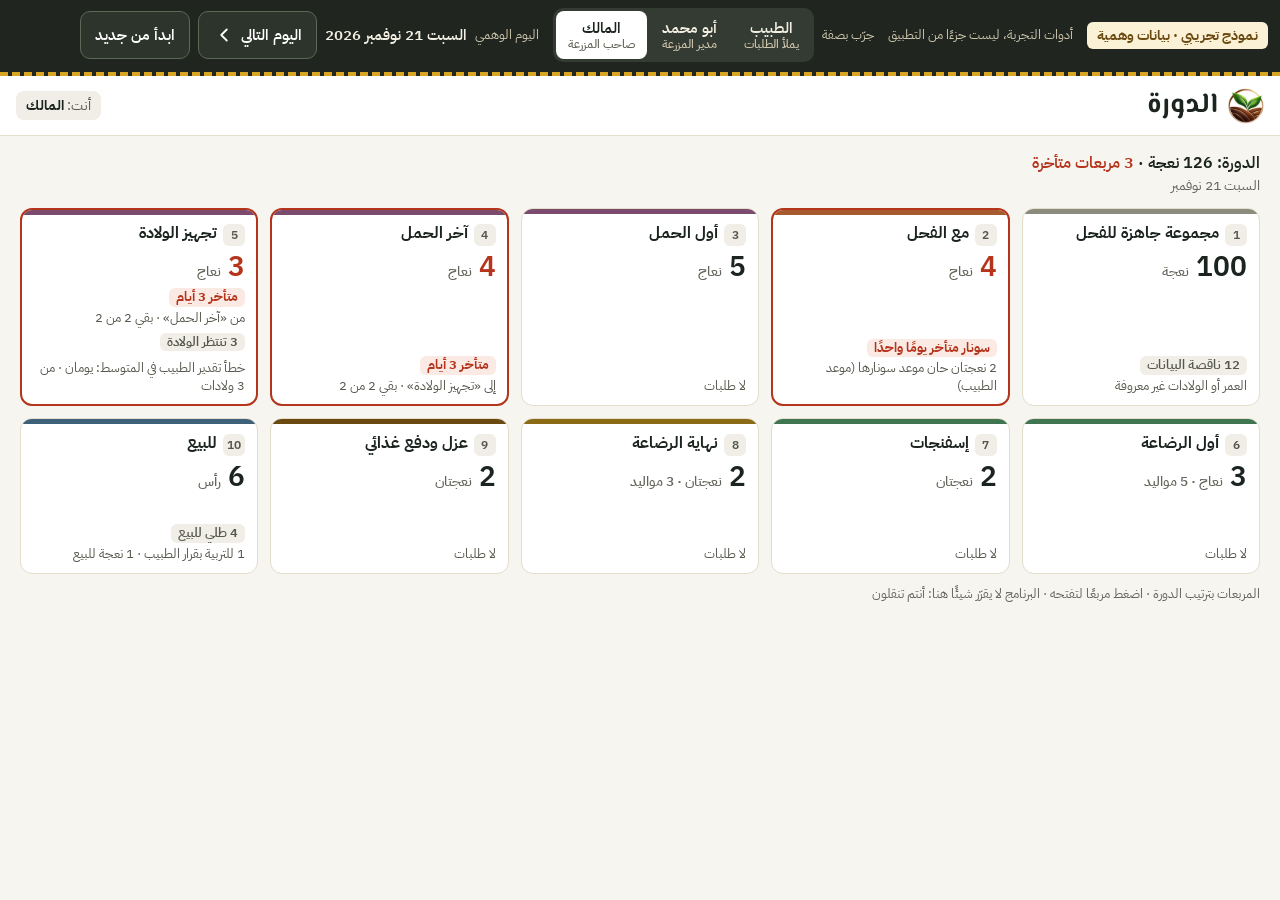
==== app.html @ 107d4689 "Prototype v6 with a phone frame page (fake data only) Co-Authored-By: Claude Fable 5.2 <noreply@anth" ====
<!doctype html>
<html lang="ar" dir="rtl">
<head>
<meta name="robots" content="noindex, nofollow">
<meta charset="utf-8">
<meta name="viewport" content="width=device-width, initial-scale=1, viewport-fit=cover">
<title>نموذج تجريبي · مربعات الدورة · مزرعة MK</title>
<style>
@font-face { font-family: "IBM Plex Sans Arabic"; font-weight: 400; src: url([data-uri]) format("woff2"); unicode-range: U+0600-06FF, U+0750-077F, U+200C-200E, U+2010-2011, U+204F, U+2E41, U+FB50-FDFF, U+FE70-FEFC; }
@font-face { font-family: "IBM Plex Sans Arabic"; font-weight: 500; src: url([data-uri]) format("woff2"); unicode-range: U+0600-06FF, U+0750-077F, U+200C-200E, U+2010-2011, U+204F, U+2E41, U+FB50-FDFF, U+FE70-FEFC; }
@font-face { font-family: "IBM Plex Sans Arabic"; font-weight: 600; src: url([data-uri]) format("woff2"); unicode-range: U+0600-06FF, U+0750-077F, U+200C-200E, U+2010-2011, U+204F, U+2E41, U+FB50-FDFF, U+FE70-FEFC; }
@font-face { font-family: "IBM Plex Sans Arabic"; font-weight: 700; src: url([data-uri]) format("woff2"); unicode-range: U+0600-06FF, U+0750-077F, U+200C-200E, U+2010-2011, U+204F, U+2E41, U+FB50-FDFF, U+FE70-FEFC; }
@font-face { font-family: "IBM Plex Sans Arabic"; font-weight: 400; src: url([data-uri]) format("woff2"); unicode-range: U+0000-00FF, U+2000-206F; }
@font-face { font-family: "IBM Plex Sans Arabic"; font-weight: 500; src: url([data-uri]) format("woff2"); unicode-range: U+0000-00FF, U+2000-206F; }
@font-face { font-family: "IBM Plex Sans Arabic"; font-weight: 600; src: url([data-uri]) format("woff2"); unicode-range: U+0000-00FF, U+2000-206F; }
@font-face { font-family: "IBM Plex Sans Arabic"; font-weight: 700; src: url([data-uri]) format("woff2"); unicode-range: U+0000-00FF, U+2000-206F; }
@font-face { font-family: "El Messiri"; font-weight: 700; src: url([data-uri]) format("woff2"); }
/* MK Farm tokens: kit v2 «خط المزرعة» (docs/flow-2026-11/FLOW.md §5, comps/kit.css). Calm, crisp, dense, warm; light
   only. Paper, white cards on a 1 px line, ink text; brand green only for the primary action, the active nav item and
   "done"; status is the loudest thing on a screen (late red, today amber); phase tints are a 4 px bar or a dot, never a
   fill. Every text colour holds 4.5:1 on white and on paper: quiet comes from size and weight, never a paler grey.
   Type: IBM Plex Sans Arabic for reading, El Messiri for the page title only (--font-title), IBM Plex Sans 600 for
   numbers (upright, tabular, Latin), IBM Plex Mono 600 for ear tags. No italics anywhere.

   The look B names are kept so every screen follows (--cream is now the neutral fill, --copper the quiet icon grey,
   --brown the second ink, --terra-deep the late red). The signed-out gate (login, setup link, first password) keeps
   look B's values exactly: they are pinned on `.gate` at the end of this file. */

@font-face {
  font-family: "IBM Plex Sans";
  font-style: normal;
  font-weight: 500;
  font-display: swap;
  src: url([data-uri]) format("woff2");
  unicode-range: U+0000-00FF, U+0131, U+0152-0153, U+02BB-02BC, U+02C6, U+02DA, U+02DC, U+2000-206F, U+2074, U+20AC, U+2122, U+2191, U+2193, U+2212, U+2215, U+FEFF, U+FFFD;
}
@font-face {
  font-family: "IBM Plex Sans";
  font-style: normal;
  font-weight: 600 700;
  font-display: swap;
  src: url([data-uri]) format("woff2");
  unicode-range: U+0000-00FF, U+0131, U+0152-0153, U+02BB-02BC, U+02C6, U+02DA, U+02DC, U+2000-206F, U+2074, U+20AC, U+2122, U+2191, U+2193, U+2212, U+2215, U+FEFF, U+FFFD;
}
@font-face {
  font-family: "IBM Plex Mono";
  font-style: normal;
  font-weight: 500;
  font-display: swap;
  src: url([data-uri]) format("woff2");
  unicode-range: U+0000-00FF, U+2000-206F, U+2212;
}
@font-face {
  font-family: "IBM Plex Mono";
  font-style: normal;
  font-weight: 600 700;
  font-display: swap;
  src: url([data-uri]) format("woff2");
  unicode-range: U+0000-00FF, U+2000-206F, U+2212;
}

:root {
  color-scheme: light;

  /* ---- kit v2 palette (comps/kit.css) ---- */
  --paper: #f7f5f0;
  --white: #ffffff;
  --line: #e3ddcc; /* the card line */
  --hair: #eeeae0; /* inner dividers, lighter than the card line */
  --line-strong: #cfc6ae; /* field borders, the sheet grip */
  --ink: #1b241e;
  --ink-2: #55584c;
  --muted: #62655a;
  --faint: #6d7062; /* zeros, placeholders: still 4.5:1 */
  --green-deep: #2f5d3a; /* brand: primary action, active nav, done */
  --green-ink: #264c30; /* pressed */

  /* status: the only saturated colour */
  --late-red: #b4341c; /* a step past its due date: the one meaning of red */
  --late-red-bg: #fbe9e4;
  --late-red-line: #f1c9be;
  --late: var(--late-red);
  --late-bg: var(--late-red-bg);
  --late-line: var(--late-red-line);
  --today: #8a5f00;
  --today-bg: #fbf1d6;
  --today-line: #edd9a0;
  --soon: #55584c;
  --soon-bg: #f0eee6;
  --done: #2f5d3a;
  --done-bg: #e6efe5;

  /* phase tints: a 4 px bar or a dot, never a fill */
  --ph-mating: #a65a2e;
  --ph-preg: #7a4b6d;
  --ph-nurse: #3f7651;
  --ph-wean: #8a6a14;
  --ph-sale: #3f6079;

  /* ear tag */
  --tag-bg: #f3efe3;
  --tag-line: #d9d0b8;

  /* ---- look B names, now in the v2 palette ---- */
  --sheet: var(--white);
  --cream: #f0eee6; /* the neutral fill (was the cream band) */
  --cream-2: var(--hair);
  --green: #3f7651;
  --leaf: #3f7651;
  --brown: var(--ink-2); /* look B's brown text is the second ink now */
  --soil: var(--ink-2);
  --copper: #8a8c7e; /* chevrons and quiet icons only (non-text, 3:1) */
  --copper-lt: var(--line);
  --copper-deep: #6b4a12; /* the «opened account» band only */
  --terra: var(--late);
  --terra-deep: var(--late);
  --terra-tint: var(--late-bg);

  /* ---- semantic tokens (every screen reads these) ---- */
  --canvas: var(--paper);
  --card: var(--white);
  --card-press: #faf8f3;
  --fill: var(--soon-bg);
  --fill-strong: var(--hair);
  --sage: var(--soon-bg);
  --hairline: var(--hair);
  --ink-3: var(--muted);
  --accent: var(--green-deep);
  --accent-strong: var(--green-deep);
  --accent-text: var(--green-deep);
  --tint: var(--done-bg);
  --tint-press: #d9e6d7;
  --on-accent: #ffffff;
  --success: var(--done);
  --success-tint: var(--done-bg);
  --warning: var(--today);
  --warning-tint: var(--today-bg);
  --danger: var(--late);
  --danger-tint: var(--late-bg);
  --amber: var(--today);
  --bar: rgb(255 255 255 / 0.96);
  --scrim: rgb(27 36 30 / 0.36);
  --toast: var(--ink);
  --on-toast: #ffffff;
  --shadow-1: 0 0 0 1px var(--line), 0 1px 2px rgb(27 36 30 / 0.04);
  --shadow-2: 0 0 0 1px var(--line), 0 6px 16px -8px rgb(27 36 30 / 0.16);
  --shadow-3: 0 -12px 40px rgb(27 36 30 / 0.1), 0 0 0 1px var(--line);
  --shadow-card: 0 1px 2px rgb(27 36 30 / 0.04);
  --shadow-panel: 12px 0 40px rgb(27 36 30 / 0.1); /* a side panel at the end edge (left in RTL) */
  --blur: none;
  --bw: 1px; /* card, row and chip lines */
  --bw-field: 1px; /* field borders */
  --btn-shade: 0 0 0 transparent; /* look B's pressed edge under filled buttons: gone */
  --focus-ring: 0 0 0 3px rgb(47 93 58 / 0.16);
  /* fields and buttons (each falls back to look B on the gate, where these are reset) */
  --input-h: 48px;
  --input-pad: 12px;
  --input-r: var(--r-input);
  --input-fs: var(--text-md);
  --field-label: var(--text-sm);
  --field-label-w: 600;
  --btn-weight: 600;
  --btn-pad: var(--s4);

  /* the desktop sidebar: white, a 36 px emblem with the farm's name, the active item green */
  --sidebar-bg: var(--white);
  --sidebar-line: var(--line);
  --sidebar-ink: var(--ink);
  --sidebar-ink-2: var(--ink-2);
  --sidebar-icon: var(--ink-2);
  --sidebar-hover: #f4f2ec;
  --sidebar-press: #eeebe2;
  --sidebar-active-bg: var(--green-deep);
  --sidebar-active-ink: #ffffff;
  --sidebar-mark-bg: var(--white);
  --sidebar-mark-ink: var(--green-deep);

  --font: "IBM Plex Sans Arabic", "Segoe UI", system-ui, sans-serif;
  --font-title: "El Messiri", "IBM Plex Sans Arabic", serif; /* the page title only */
  --font-display: var(--font); /* look B's display face for card and section titles: body type now */
  --font-num: "IBM Plex Sans", "IBM Plex Sans Arabic", system-ui, sans-serif;
  --font-mono: "IBM Plex Mono", ui-monospace, "Cascadia Mono", monospace;
  --title-ink: var(--ink); /* titles are ink; look B had them green */

  /* phone: body 17, secondary 15, labels 13 */
  --text-xs: 0.8125rem; /* 13 labels */
  --text-sm: 0.9375rem; /* 15 secondary */
  --text-md: 1.0625rem; /* 17 body */
  --text-lg: 1.125rem; /* 18 row titles */
  --text-xl: 1.25rem; /* 20 card titles */
  --text-title: 1.375rem; /* 22 the first tab's head */
  --text-title-sm: 1.5rem; /* 24 an inner page's title */
  --text-tag: 1.0625rem; /* ear tags in rows */
  --text-big: 2rem; /* a station's or a tile's count */

  --s1: 4px;
  --s2: 8px;
  --s3: 12px;
  --s4: 16px;
  --s5: 20px;
  --s6: 24px;
  --s8: 32px;
  --gutter: 16px;
  --target: 48px;
  --target-lg: 56px;
  --target-xl: 60px;
  --row: 60px;

  --r-chip: 6px;
  --r-input: 8px;
  --r-btn: 10px;
  --r-card: 12px;
  --radius-card: 12px;
  --radius-sm: 8px;
  --radius: 10px;
  --radius-lg: 12px;
  --radius-sheet: 16px;
  --pill: 8px; /* look B's pills are square-cornered chips now */
  --round: 999px; /* the few truly round things: the account chip, discs */

  --dur-micro: 120ms;
  --dur-small: 200ms;
  --dur-medium: 300ms;
  --ease-enter: cubic-bezier(0.2, 0, 0, 1);
  --ease-exit: cubic-bezier(0.3, 0, 1, 1);

  --tabbar-h: 76px;
  --topbar-h: 56px;
  --safe-top: env(safe-area-inset-top, 0px);
  --safe-bottom: env(safe-area-inset-bottom, 0px);
  --content-max: 640px;
}

/* desk: body 16, secondary 14, labels 13 (nothing under 13 on any desk width) */
@media (min-width: 1024px) {
  :root {
    --text-xs: 0.8125rem; /* 13 */
    --text-sm: 0.875rem; /* 14 */
    --text-md: 1rem; /* 16 */
    --text-lg: 1rem; /* 16 */
    --text-xl: 1.125rem; /* 18 */
    --text-title: 1.75rem; /* 28 */
    --text-title-sm: 1.75rem; /* 28 */
    --text-tag: 0.875rem; /* 14 */
    --text-big: 2.25rem; /* 36 */
    --target: 40px;
    --target-lg: 44px;
    --target-xl: 48px;
    --row: 46px;
  }
}
/* a wide desk (the owner's 4K screen is 2270 px at dpr 1.5): one step larger */
@media (min-width: 1900px) {
  :root {
    --text-xs: 0.875rem; /* 14 */
    --text-sm: 0.9375rem; /* 15 */
    --text-md: 1.0625rem; /* 17 */
    --text-lg: 1.0625rem; /* 17 */
    --text-xl: 1.1875rem; /* 19 */
    --text-title: 1.875rem; /* 30 */
    --text-title-sm: 1.875rem; /* 30 */
    --text-tag: 0.9375rem; /* 15 */
    --text-big: 2.5rem; /* 40 */
    --row: 50px;
  }
}

/* ---- the signed-out gate keeps look B to the pixel (login, setup link, first password; ui/Gate.jsx) ---- */
.gate {
  --paper: #f7f5f0;
  --sheet: #fffdf8;
  --cream: #efeada;
  --cream-2: #e6dec6;
  --line: #ded5bd;
  --line-strong: #cdbf9f;
  --green-deep: #2f5d3a;
  --green-ink: #24492d;
  --green: #3f7651;
  --leaf: #5e9b4a;
  --brown: #7f4f33;
  --soil: #8a5636;
  --copper: #b9783f;
  --copper-lt: #ddaa74;
  --copper-deep: #97592a;
  --terra: #eb7444;
  --terra-deep: #b4461c;
  --terra-tint: #fbe6da;
  --canvas: var(--paper);
  --card: var(--sheet);
  --card-press: #f4efe2;
  --fill: var(--cream);
  --fill-strong: var(--cream-2);
  --sage: var(--cream);
  --hairline: var(--line);
  --ink: #1d2a20;
  --ink-2: #4b4b3b;
  --ink-3: #6e6a58;
  --accent: var(--green);
  --accent-strong: var(--green-deep);
  --accent-text: var(--green-deep);
  --tint: #e6ecdc;
  --tint-press: #d9e3cd;
  --success: var(--green-deep);
  --success-tint: #e6ecdc;
  --warning: #8a5208;
  --warning-tint: #f6ead2;
  --danger: var(--terra-deep);
  --danger-tint: var(--terra-tint);
  --amber: var(--copper);
  --bar: rgb(239 234 218 / 0.94);
  --scrim: rgb(29 42 32 / 0.42);
  --toast: var(--green-ink);
  --shadow-1: 0 0 0 1.5px var(--line), 0 1px 0 rgb(127 79 51 / 0.1), 0 6px 18px -10px rgb(60 40 20 / 0.28);
  --shadow-2: 0 0 0 1px rgb(127 79 51 / 0.12), 0 8px 22px -8px rgb(60 40 20 / 0.3);
  --shadow-3: 0 0 0 1px rgb(127 79 51 / 0.12), 0 -10px 30px -12px rgb(40 25 10 / 0.4), 0 18px 48px rgb(40 25 10 / 0.24);
  --shadow-card: 0 1px 0 rgb(127 79 51 / 0.1), 0 6px 18px -10px rgb(60 40 20 / 0.28);
  --bw: 1.5px;
  --bw-field: 2px;
  --btn-shade: inset 0 -3px 0 rgb(0 0 0 / 0.18);
  --focus-ring: 0 0 0 4px rgb(63 118 81 / 0.18);
  --input-h: initial;
  --input-pad: initial;
  --input-r: initial;
  --input-fs: initial;
  --field-label: initial;
  --field-label-w: initial;
  --btn-weight: 700;
  --btn-pad: var(--s5);
  --font-display: "El Messiri", "IBM Plex Sans Arabic", serif;
  --font-title: var(--font-display);
  --title-ink: var(--green-deep);
  --text-xs: 0.875rem;
  --text-sm: 1rem;
  --text-md: 1.0625rem;
  --text-lg: 1.1875rem;
  --text-xl: 1.375rem;
  --text-title: 2.75rem;
  --text-title-sm: 1.875rem;
  --text-tag: 1.5rem;
  --target: 48px;
  --target-lg: 56px;
  --target-xl: 64px;
  --radius-sm: 10px;
  --radius: 16px;
  --radius-lg: 22px;
  --radius-sheet: 26px;
  --pill: 999px;
  --tabbar-h: 84px;
  --topbar-h: 64px;
  color: var(--ink);
  font-family: var(--font);
  font-size: var(--text-md);
  line-height: 1.6;
}
@media (min-width: 1024px) {
  .gate {
    --text-xs: 0.9375rem;
    --text-sm: 1.0625rem;
    --text-md: 1.1875rem;
    --text-lg: 1.3125rem;
    --text-xl: 1.625rem;
    --text-title: 3.25rem;
    --text-title-sm: 2.5rem;
  }
}

*{box-sizing:border-box}
html{-webkit-text-size-adjust:100%;text-size-adjust:100%}
body{margin:0;background:var(--paper);color:var(--ink);font-family:var(--font);font-size:var(--text-md);line-height:1.5;direction:rtl;overflow-x:hidden}
body.locked{overflow:hidden}
button{font:inherit;color:inherit;cursor:pointer;-webkit-tap-highlight-color:transparent}
button:disabled{cursor:not-allowed}
input{font:inherit;color:inherit}
.num{font-family:var(--font-num);font-weight:600;font-variant-numeric:tabular-nums}
.ic{width:22px;height:22px;stroke:currentColor;fill:none;stroke-width:2;stroke-linecap:round;stroke-linejoin:round;flex:none}

/* ---- prototype tools: NOT the app ---- */
.tools{background:#20261f;color:#f3efe3;padding:8px 12px 10px;display:flex;flex-wrap:wrap;gap:8px 14px;align-items:center;border-bottom:4px dashed #d9a520}
.tools .mark{background:#fbf1d6;color:#6b4a12;font-weight:700;border-radius:6px;padding:3px 10px;font-size:14px;white-space:nowrap}
.tools .note{font-size:13px;color:#cfc6ae}
.tools .grp{display:flex;align-items:center;gap:8px;flex-wrap:wrap}
.tools .lbl{font-size:13px;color:#cfc6ae}
.rolesw{display:flex;background:#333b32;border-radius:10px;padding:3px;gap:3px}
.rolesw button{min-height:48px;padding:4px 12px;border:0;border-radius:8px;background:transparent;color:#f3efe3;font-weight:600;line-height:1.2;font-size:15px}
.rolesw button small{display:block;font-size:12px;font-weight:500;color:#cfc6ae}
.rolesw button.on{background:#fff;color:var(--ink)}
.rolesw button.on small{color:var(--muted)}
.tbtn{min-height:48px;padding:0 14px;border-radius:10px;border:1px solid #5d6857;background:#2c342b;color:#fff;font-weight:600;font-size:15px;display:inline-flex;align-items:center;gap:6px}
.tbtn.warn{border-color:#d9a520;color:#fbf1d6}
.fake-day{font-weight:600;font-size:15px;white-space:nowrap}

/* ---- the app ---- */
.app{max-width:1800px;margin:0 auto}
.topbar{display:flex;align-items:center;gap:10px;padding:8px 16px;background:var(--white);border-bottom:1px solid var(--line);min-height:60px}
.topbar img{width:36px;height:36px;flex:none}
.topbar h1{font-family:var(--font-title);font-weight:700;font-size:var(--text-title);margin:0;flex:1;line-height:1.2}
.me{font-size:var(--text-sm);color:var(--ink-2);background:var(--fill);border-radius:8px;padding:4px 10px;white-space:nowrap}
.me b{color:var(--ink)}
.layout{display:grid;grid-template-columns:minmax(0,1fr);gap:16px;padding:0 0 40px}
@media (max-width:1023px){.layout.has-open .board{display:none}}
@media (min-width:1024px){
  .layout{padding:0 20px 40px}
  .layout.has-open{grid-template-columns:minmax(0,1fr) minmax(0,660px)}
}
.board-head{padding:14px 16px 4px}
.board-head p{margin:0;font-size:var(--text-lg);font-weight:600}
.board-head .day{font-size:var(--text-sm);color:var(--muted)}
.red{color:var(--late)}
.grid{display:grid;grid-template-columns:repeat(2,minmax(0,1fr));gap:10px;padding:8px 16px}
@media (min-width:700px){.grid{grid-template-columns:repeat(3,minmax(0,1fr))}}
@media (min-width:1024px){
  .board-head,.grid{padding-inline:0}
  .grid{grid-template-columns:repeat(5,minmax(0,1fr));gap:12px}
  .has-open .grid{grid-template-columns:repeat(2,minmax(0,1fr))}
}
@media (min-width:1280px){.has-open .grid{grid-template-columns:repeat(3,minmax(0,1fr))}}
.flowhint{font-size:var(--text-xs);color:var(--muted);padding:2px 16px}
@media (min-width:1024px){.flowhint{padding-inline:0}}

/* a box tile on the board */
.bx{display:flex;flex-direction:column;align-items:stretch;text-align:start;background:var(--white);border:1px solid var(--line);border-radius:var(--r-card);padding:12px 12px 10px;min-height:156px;position:relative;overflow:hidden;width:100%;min-width:0}
.bx::before{content:"";position:absolute;top:0;inset-inline:0;height:5px;background:var(--ph)}
.bx:hover{background:var(--card-press)}
.bx .bn{display:flex;align-items:flex-start;gap:6px;font-size:var(--text-md);font-weight:700;line-height:1.3;margin-top:2px}
.step-n{width:22px;height:22px;border-radius:6px;background:var(--fill);font-family:var(--font-num);font-size:12px;font-weight:600;color:var(--ink-2);display:grid;place-items:center;flex:none;margin-top:1px}
.bx .cnt{font-family:var(--font-num);font-weight:600;font-size:1.75rem;line-height:1.15;margin-top:4px}
.bx .cnt small{font-family:var(--font);font-size:var(--text-sm);font-weight:500;color:var(--muted)}
.bx .needs{margin-top:auto;padding-top:6px;display:grid;gap:6px}
.nl{font-size:13px;color:var(--ink-2);line-height:1.35}
.nl .chip{font-size:12.5px;padding:1px 7px;margin-bottom:2px}
.bx.late{border:2px solid var(--late);padding:11px 11px 9px}
.bx.late .cnt{color:var(--late)}
.bx.sel{box-shadow:0 0 0 3px var(--green-deep)}
.bx.quiet .cnt{color:var(--faint)}

.chip{display:inline-flex;align-items:center;gap:4px;padding:2px 9px;border-radius:var(--r-chip);font-size:var(--text-sm);font-weight:600;white-space:nowrap}
.chip.late{background:var(--late-bg);color:var(--late);font-weight:700}
.chip.today{background:var(--today-bg);color:var(--today)}
.chip.soon{background:var(--soon-bg);color:var(--ink-2)}
.chip.done{background:var(--done-bg);color:var(--done)}

/* the open box */
.panel{background:var(--canvas);min-width:0;padding-bottom:24px}
@media (min-width:1024px){
  .panel{background:var(--paper);border:1px solid var(--line);border-radius:14px;position:sticky;top:12px;max-height:calc(100vh - 24px);overflow:auto;margin-top:14px}
}
.phead{display:flex;align-items:center;gap:10px;padding:8px 12px;background:var(--white);border-bottom:1px solid var(--line);position:relative}
.phead::before{content:"";position:absolute;bottom:-1px;inset-inline:0;height:3px;background:var(--ph)}
.phead h2{font-family:var(--font-title);margin:0;font-size:1.375rem;flex:1;line-height:1.25;min-width:0}
.back{min-height:48px;padding:0 12px;border:1px solid var(--line);border-radius:10px;background:#fff;display:inline-flex;align-items:center;gap:6px;font-weight:600;font-size:var(--text-sm);flex:none}
.boxhead{background:var(--white);border-bottom:1px solid var(--line);padding:12px 16px}
.boxhead .big{display:flex;align-items:baseline;gap:8px;flex-wrap:wrap}
.boxhead .big .num{font-size:2rem}
.boxhead .sub{font-size:var(--text-sm);color:var(--ink-2);margin-top:4px}
.sec{font-size:var(--text-sm);font-weight:700;color:var(--ink-2);margin:18px 16px 8px;display:flex;justify-content:space-between;gap:8px;align-items:baseline;flex-wrap:wrap}
.sec small{font-weight:500;color:var(--muted)}
.acts{display:grid;gap:8px;padding:12px 16px 0}
.why{font-size:13px;color:var(--ink-2);margin:2px 2px 0;display:flex;gap:6px;align-items:center}
.why .ic{width:16px;height:16px;color:var(--muted)}

.btn{min-height:52px;border-radius:var(--r-btn);border:0;display:flex;align-items:center;justify-content:center;gap:8px;font-weight:700;font-size:1.0625rem;padding:6px 16px;width:100%;text-align:center;line-height:1.3}
.btn.primary{background:var(--green-deep);color:#fff}
.btn.primary:active{background:var(--green-ink)}
.btn.outline{background:#fff;border:1.5px solid var(--green-deep);color:var(--green-deep)}
.btn:disabled{background:var(--fill);color:var(--faint);border:1px dashed var(--line-strong)}
.btn.small{min-height:48px;font-size:var(--text-sm);padding:4px 10px}

/* animal tiles */
.ewes{display:grid;grid-template-columns:repeat(auto-fill,minmax(104px,1fr));gap:8px;padding:0 12px}
.ewe{background:var(--white);border:1px solid var(--line);border-radius:10px;padding:8px;min-height:96px;position:relative;text-align:start;display:flex;flex-direction:column;align-items:stretch;gap:3px;min-width:0;width:100%}
.ewe.tap{cursor:pointer}
.ewe.tap:hover{background:var(--card-press)}
.tag{font-family:var(--font-mono);font-weight:600;font-size:1rem;background:var(--tag-bg);border:1px solid var(--tag-line);border-radius:6px;padding:1px 8px;direction:ltr;unicode-bidi:isolate;display:inline-block;align-self:flex-start;white-space:nowrap}
.ewe .l{font-size:13px;color:var(--ink-2);line-height:1.4}
.ewe .l b{color:var(--ink);font-family:var(--font-num);font-weight:600}
.unk{color:var(--today);font-weight:600}
.ewe.unknown{border:1.5px dashed var(--today-line);background:#fffcf3}
.ewe.on{border:2px solid var(--green-deep);background:#f6f9f4;padding:7px}
.ewe .tick{position:absolute;top:8px;inset-inline-end:8px;width:24px;height:24px;border-radius:6px;border:1.5px solid var(--line-strong);background:#fff;display:grid;place-items:center}
.ewe.on .tick{background:var(--green-deep);border-color:var(--green-deep)}
.ewe .tick .ic{width:15px;height:15px;stroke:#fff;stroke-width:3}
.ewe.done{opacity:.55}
.ewe .chip{font-size:12px;padding:0 6px;align-self:flex-start;white-space:normal}
.ewe .btn{margin-top:auto}
.lambs-note{font-size:12.5px;color:var(--ph-nurse);font-weight:600}

/* order cards */
.order{margin:8px 12px;background:var(--white);border:1px solid var(--line);border-radius:var(--r-card);padding:12px 14px;border-inline-start:5px solid var(--line-strong)}
.order.late{border-inline-start-color:var(--late)}
.order.today{border-inline-start-color:var(--today)}
.order .ot{font-size:var(--text-md);font-weight:700;display:flex;justify-content:space-between;align-items:flex-start;gap:8px;flex-wrap:wrap}
.order .om{font-size:var(--text-sm);color:var(--ink-2);margin-top:4px}
.order .om b{color:var(--ink)}
.order .prog{font-size:var(--text-md);font-weight:700;margin-top:6px}
.order .prog.red{color:var(--late)}
.order .ewes{padding:10px 0 0}
.order .row2{display:grid;grid-template-columns:1fr 1fr;gap:8px;margin-top:10px}
.order .btn{margin-top:10px}

.empty{margin:16px;border:1.5px dashed var(--line-strong);border-radius:var(--r-card);padding:20px 16px;text-align:center;color:var(--ink-2)}
.empty p{margin:0 0 4px;font-size:var(--text-lg);font-weight:600;color:var(--ink)}
.avg{margin:10px 12px 0;background:#fff;border:1px solid var(--line);border-radius:10px;padding:10px 14px;font-size:var(--text-sm);color:var(--ink-2)}
.avg b{color:var(--ink)}

/* sheets (dialogs) */
.ov{position:fixed;inset:0;background:var(--scrim);z-index:40;display:flex;align-items:flex-end;justify-content:center}
.dlg{background:var(--canvas);width:100%;max-width:720px;height:calc(100% - 8px);border-radius:16px 16px 0 0;display:flex;flex-direction:column;overflow:hidden;box-shadow:var(--shadow-3)}
@media (min-width:1024px){.ov{align-items:center;padding:24px}.dlg{height:auto;max-height:100%;border-radius:16px}}
.dhead{flex:none;display:flex;align-items:center;gap:8px;padding:10px 14px;background:#fff;border-bottom:1px solid var(--line)}
.dhead h2{margin:0;font-size:1.3rem;flex:1;font-weight:700;line-height:1.3;min-width:0}
.dbody{flex:1;overflow:auto;padding:4px 14px 20px;min-height:0;-webkit-overflow-scrolling:touch}
.dfoot{flex:none;background:#efece4;border-top:1px solid var(--line);padding:10px 14px calc(12px + env(safe-area-inset-bottom,0px))}
.dfoot .line{text-align:center;font-size:var(--text-sm);color:var(--ink-2);font-weight:600;margin-bottom:8px}
.dfoot .line.miss{color:var(--today)}
.banner{margin:12px 0 4px;border-radius:10px;padding:10px 12px;font-size:var(--text-sm);display:flex;gap:8px;align-items:flex-start;line-height:1.45}
.banner.doc{background:var(--done-bg);color:var(--done)}
.banner.wait{background:var(--today-bg);color:var(--today);font-weight:600}
.banner .ic{margin-top:1px}
.step{display:flex;align-items:center;gap:8px;font-size:var(--text-lg);font-weight:700;margin:18px 0 8px;flex-wrap:wrap}
.step .n{width:26px;height:26px;border-radius:6px;background:var(--fill);display:grid;place-items:center;font-family:var(--font-num);font-size:14px;color:var(--ink-2);flex:none}
.step .aside{margin-inline-start:auto;font-size:var(--text-sm);font-weight:500;color:var(--muted)}
.hint{font-size:13px;color:var(--muted);margin-top:4px}
.fld{display:grid;gap:4px;min-width:0}
.fld > span{font-size:var(--text-sm);font-weight:600;color:var(--ink-2)}
.fields{display:grid;grid-template-columns:1fr 1fr;gap:10px}
@media (max-width:359px){.fields{grid-template-columns:1fr}}
.in{min-height:48px;border:1px solid var(--line-strong);border-radius:8px;padding:6px 10px;background:#fff;width:100%;min-width:0;font-size:16px;font-family:var(--font)}
.in[type=date]{font-family:var(--font-num);-webkit-appearance:none;appearance:none;text-align:start}
.in:focus{outline:2px solid var(--green-deep);outline-offset:0}
.dhint{font-size:13px;color:var(--ink-2);font-weight:600;min-height:18px}
.in:disabled{background:var(--fill);color:var(--muted);border-style:dashed}
.in.miss{border-color:var(--today-line);background:#fffcf3}
/* the entry card */
[data-t="sheet-appview"]{max-width:1180px}
[data-t="sheet-appview"] .dbody{padding-block-end:8px}
.card-modes{display:grid;grid-template-columns:repeat(2,minmax(0,1fr));gap:6px;margin-block:8px}
.card-mode{min-height:58px;background:var(--white);border:1px solid var(--line-strong);border-radius:10px;padding:8px;text-align:start;font-weight:700;font-size:14px;line-height:1.35}
.card-mode.on{border:2px solid var(--green-deep);padding:7px;background:var(--done-bg)}
.card-mode small{display:block;color:var(--ink-2);font-size:11px;font-weight:500;margin-block-start:3px}
.card-form{display:grid;gap:8px;align-items:start}
.card-grid{display:grid;grid-template-columns:repeat(5,minmax(0,1fr));grid-auto-rows:49px;gap:5px;max-block-size:215px;overflow-y:auto;scrollbar-gutter:stable;padding:2px}
.card-ewe{min-width:0;border:1px solid var(--line);border-radius:9px;background:var(--white);padding:1px 2px;display:flex;flex-direction:column;align-items:center;justify-content:center;gap:1px;text-align:center;line-height:1.1;position:relative}
.card-ewe .tag{align-self:center;font-size:18px;line-height:1.1;padding:0 2px;max-width:100%;background:transparent;border:0}
.card-ewe .card-data{font-size:11px;line-height:1.2;white-space:nowrap;color:var(--ink-2)}
.card-ewe .card-status{position:absolute;inset-block-start:2px;inset-inline-end:2px;display:flex}
.card-ewe .card-status .ic{height:13px;width:13px;stroke-width:3}
.card-ewe.on{background:var(--green-deep);border-color:var(--green-deep)}
.card-ewe.on .tag,.card-ewe.on .card-data,.card-ewe.on .card-status{color:var(--white)}
.card-ewe:disabled,.card-mode:disabled{cursor:default;color:inherit}
.card-ewe.other{background:var(--fill);color:var(--muted)}
.card-ewe.other .tag{color:inherit}
.card-way{border-radius:4px;background:var(--canvas);font-size:10px;padding-inline:4px}
.card-form button:enabled:active,.card-mode:enabled:active{filter:brightness(.93)}
.card-form button:focus-visible,.card-mode:focus-visible{outline:2px solid var(--green-deep);outline-offset:1px}
.card-buckets{display:grid;gap:8px;min-width:0}
.card-bucket{min-width:0;background:var(--white);border:1px solid var(--line);border-radius:var(--r-card);padding:7px 10px}
.card-bucket h3{margin:0;font-size:14px}
.card-empty{margin:4px 0;color:var(--muted);font-size:12px}
.card-chips{display:flex;flex-wrap:wrap;gap:4px;margin-block:5px}
.card-chip,.card-remove{min-width:44px;min-height:44px;border-radius:8px;display:inline-flex;align-items:center;justify-content:center;gap:3px}
.card-chip{border:1px solid var(--line);background:var(--done-bg);color:var(--green-deep);font-family:var(--font-num);font-weight:700;padding-inline:5px}
.card-remove{border:0;background:transparent;color:var(--ink-2)}
.card-chip .ic,.card-remove .ic{width:14px;height:14px}
.card-bucket .fld>span{font-size:11px}
.card-bucket .in{min-height:44px;padding-inline:4px;font-size:13px}
.card-date-row{padding-block:6px;border-block-start:1px solid var(--line);display:grid;grid-template-columns:auto repeat(2,minmax(0,1fr)) 44px;gap:4px;align-items:end}
.card-date-row .tag{align-self:center}
.card-foot .line{font-size:13px}
.card-foot .card-message{line-height:1.4;min-block-size:1.4em}
.card-message:empty{display:none}
.card-steps{display:flex;gap:8px;font-size:12px;color:var(--ink-2);padding-block:6px;border-block-end:1px solid var(--line)}
.card-steps .current{color:var(--green-deep);font-weight:700}
.card-summary-title{font-size:16px;font-weight:700;margin-block:16px 10px}
.card-summary{width:100%;border-collapse:collapse;table-layout:fixed;font-size:12px;background:var(--white)}
.card-summary th,.card-summary td{text-align:start;padding:9px 4px;border-block-end:1px solid var(--line);vertical-align:middle;overflow-wrap:anywhere}
.card-summary th{color:var(--ink-2);font-weight:600;font-size:11px}
.card-summary thead th:first-child{width:12%}.card-summary thead th:nth-child(2){width:18%}.card-summary thead th:nth-child(3){width:15%}
.card-summary .card-section th{background:var(--fill);padding-inline:8px}
.card-edit{display:block;min-width:44px;min-height:44px;margin-inline:auto;padding:0;background:transparent;border:0;text-decoration:underline;color:var(--green-deep);font-size:14px}
.card-edit:focus-visible{outline:2px solid var(--green-deep)}.card-edit:active{opacity:.7}
@media (min-width:700px){.card-form{grid-template-columns:minmax(0,6fr) minmax(0,5fr)}.card-grid{grid-template-columns:repeat(auto-fill,minmax(76px,1fr));grid-auto-rows:60px;max-block-size:324px}.card-ewe .tag{font-size:20px}.card-ewe .card-data,.card-bucket .fld>span{font-size:12px}.card-bucket .in{font-size:16px}.card-summary{font-size:15px}.card-summary th{font-size:13px}}
@media (min-width:1024px){.card-message:empty{display:block}}
textarea.in{min-height:84px;resize:vertical;font-family:var(--font-mono);direction:ltr;text-align:right;line-height:1.6}
.choices{display:flex;gap:8px;flex-wrap:wrap}
.ch{flex:1 1 0;min-width:64px;min-height:48px;border:1px solid var(--line-strong);border-radius:var(--r-btn);background:#fff;display:flex;align-items:center;justify-content:center;font-weight:600;font-size:var(--text-sm);padding:4px 8px;text-align:center;line-height:1.25}
.ch.on{border:2px solid var(--ink);background:#fff}
.ch.on.g{border-color:var(--green-deep);color:var(--green-deep);background:var(--done-bg)}
.ch:disabled{background:var(--fill);color:var(--faint);border-style:dashed}
.rows{background:#fff;border:1px solid var(--line);border-radius:var(--r-card);overflow:hidden}
.rw{padding:10px 12px;border-bottom:1px solid var(--hair)}
.rw:last-child{border-bottom:0}
.rw .top{display:flex;align-items:center;gap:8px;flex-wrap:wrap;margin-bottom:8px;font-size:var(--text-sm);color:var(--ink-2)}
.rw .top .grow{flex:1}
.pair{display:grid;grid-template-columns:1fr auto;gap:6px;align-items:center}
.unkb{min-height:48px;padding:0 10px;border:1px dashed var(--today-line);border-radius:8px;background:#fffcf3;color:var(--today);font-weight:600;font-size:13px;white-space:nowrap}
.unkb.on{border:2px solid var(--today);background:var(--today-bg)}
.x{min-height:48px;min-width:48px;border:1px solid var(--line);border-radius:8px;background:#fff;color:var(--ink-2)}
.corr{margin:14px 0;background:#fff;border:2px solid var(--ph-preg);border-radius:var(--r-card);padding:14px}
.corr h3{margin:0 0 8px;font-size:var(--text-lg)}
.corr .cr{display:flex;justify-content:space-between;gap:10px;padding:6px 0;border-bottom:1px solid var(--hair);font-size:var(--text-sm);color:var(--ink-2);flex-wrap:wrap}
.corr .cr b{color:var(--ink)}
.corr .big{font-size:1.5rem;font-weight:700;margin-top:10px;color:var(--ph-preg)}
.corr .big .num{font-size:2rem}
.births-up{margin-top:8px;font-size:var(--text-md);font-weight:600}
.births-up .chip{direction:ltr;unicode-bidi:isolate}
.ro{background:#fff;border:1px solid var(--line);border-radius:10px;padding:2px 12px}
.ro .cr{display:flex;justify-content:space-between;gap:10px;padding:8px 0;border-bottom:1px solid var(--hair);font-size:var(--text-sm);flex-wrap:wrap}
.ro .cr:last-child{border-bottom:0}
.ro .cr span{color:var(--ink-2)}
</style>
</head>
<body>
<div id="tools" class="tools"></div>
<div id="app" class="app"></div>
<div id="modal"></div>
<script>
(function () {
  'use strict';
  var KEY = 'mkfarm-boxes-prototype-v6';
  var START = '2026-11-21';
  var EMBLEM = '[data-uri]';

  // Box names and order: the v2 mockup (names only; no rule, no number from the program).
  var BOXES = [
    { id: 1, name: 'مجموعة جاهزة للفحل', ph: '#8a8c7e' },
    { id: 2, name: 'مع الفحل', ph: 'var(--ph-mating)' },
    { id: 3, name: 'أول الحمل', ph: 'var(--ph-preg)' },
    { id: 4, name: 'آخر الحمل', ph: 'var(--ph-preg)' },
    { id: 5, name: 'تجهيز الولادة', ph: 'var(--ph-preg)' },
    { id: 6, name: 'أول الرضاعة', ph: 'var(--ph-nurse)' },
    { id: 7, name: 'إسفنجات', ph: 'var(--ph-nurse)' },
    { id: 8, name: 'نهاية الرضاعة', ph: 'var(--ph-wean)' },
    { id: 9, name: 'عزل ودفع غذائي', ph: '#6b4a12' },
    { id: 10, name: 'للبيع', ph: 'var(--ph-sale)' }
  ];
  var NURSING = [5, 6, 7, 8]; // lambs stay with their mother in these boxes
  var ROLE = { doctor: 'الطبيب', manager: 'أبو محمد', owner: 'المالك' };
  var WHY = {
    fill: 'يملؤها الطبيب',
    sonar: 'السونار يسجّله الطبيب وحده',
    dest: 'التحويل بين البيع والتربية قرار الطبيب وحده'
  };
  var CAN = {
    park: function () { return true; },
    fill: function () { return S.role === 'doctor'; },
    register: function () { return true; },
    order: function () { return true; },
    sonar: function () { return S.role === 'doctor'; },
    birth: function () { return true; },
    edit: function () { return true; },
    dest: function () { return S.role === 'doctor'; }
  };

  // ---------- small helpers ----------
  var WD = ['الأحد', 'الاثنين', 'الثلاثاء', 'الأربعاء', 'الخميس', 'الجمعة', 'السبت'];
  var MO = ['يناير', 'فبراير', 'مارس', 'أبريل', 'مايو', 'يونيو', 'يوليو', 'أغسطس', 'سبتمبر', 'أكتوبر', 'نوفمبر', 'ديسمبر'];
  function dn(s) { var p = s.split('-'); return Date.UTC(+p[0], +p[1] - 1, +p[2]) / 864e5; }
  function ds(n) { return new Date(n * 864e5).toISOString().slice(0, 10); }
  function add(s, k) { return ds(dn(s) + k); }
  function diff(a, b) { return dn(a) - dn(b); }
  function isDate(s) { return typeof s === 'string' && /^\d{4}-\d{2}-\d{2}$/.test(s); }
  function fmt(s, day) {
    if (!isDate(s)) return '—';
    var t = new Date(dn(s) * 864e5), y = t.getUTCFullYear();
    return (day ? WD[t.getUTCDay()] + ' ' : '') + t.getUTCDate() + ' ' + MO[t.getUTCMonth()] + (y !== +S.today.slice(0, 4) ? ' ' + y : '');
  }
  function days(n) { return n === 1 ? 'يوم' : n === 2 ? 'يومان' : n <= 10 ? n + ' أيام' : n + ' يومًا'; }
  function daysAcc(n) { return n === 1 ? 'يومًا واحدًا' : n === 2 ? 'يومين' : n <= 10 ? n + ' أيام' : n + ' يومًا'; }
  function lateW(n) { return 'متأخر ' + daysAcc(n); }
  function ewesW(n) { return n === 1 ? 'نعجة' : n === 2 ? 'نعجتان' : (n >= 3 && n <= 10) ? 'نعاج' : 'نعجة'; }
  function ageW(x) {
    if (x == null) return null;
    var m = { 0.5: 'نصف سنة', 1: 'سنة', 1.5: 'سنة ونصف', 2: 'سنتان', 2.5: 'سنتان ونصف' };
    if (m[x]) return m[x];
    if (Number.isInteger(x) && x >= 3 && x <= 10) return x + ' سنوات';
    return x + ' سنة';
  }
  function westDigits(s) { return String(s == null ? '' : s).replace(/[٠-٩]/g, function (c) { return '٠١٢٣٤٥٦٧٨٩'.indexOf(c); }).replace(/[۰-۹]/g, function (c) { return '۰۱۲۳۴۵۶۷۸۹'.indexOf(c); }).replace('٫', '.').trim(); }
  function num(s) { s = westDigits(s); if (s === '') return null; var v = Number(s); return isFinite(v) ? v : NaN; }
  function esc(s) { return String(s == null ? '' : s).replace(/[&<>"']/g, function (c) { return { '&': '&amp;', '<': '&lt;', '>': '&gt;', '"': '&quot;', "'": '&#39;' }[c]; }); }
  function bx(id) { return BOXES[id - 1]; }
  function A(id) { for (var i = 0; i < S.animals.length; i++) if (S.animals[i].id === id) return S.animals[i]; return null; }
  function O(id) { for (var i = 0; i < S.orders.length; i++) if (S.orders[i].id === id) return S.orders[i]; return null; }
  function nid(p) { S.seq += 1; return p + S.seq; }
  function ewesIn(b) { return S.animals.filter(function (a) { return a.kind === 'ewe' && a.box === b; }); }
  function lambsOf(a) { return S.animals.filter(function (l) { return l.kind === 'lamb' && l.mother === a.id && l.box == null; }); }
  var tagOrder = new Intl.Collator('ar', { numeric: true });
  function byTag(x, y) { return tagOrder.compare(x.tag, y.tag); }
  function birthsW(a) { return a.births == null ? null : a.births; }
  var I = {
    back: '<svg class="ic" viewBox="0 0 24 24"><path d="M5 12h14M13 6l6 6-6 6"/></svg>',
    plus: '<svg class="ic" viewBox="0 0 24 24"><path d="M12 5v14M5 12h14"/></svg>',
    check: '<svg class="ic" viewBox="0 0 24 24"><path d="M5 12l5 5 9-10"/></svg>',
    lock: '<svg class="ic" viewBox="0 0 24 24"><rect x="5" y="11" width="14" height="10" rx="2"/><path d="M8 11V8a4 4 0 0 1 8 0v3"/></svg>',
    close: '<svg class="ic" viewBox="0 0 24 24"><path d="M6 6l12 12M18 6L6 18"/></svg>',
    next: '<svg class="ic" viewBox="0 0 24 24"><path d="M15 6l-6 6 6 6"/></svg>',
    doc: '<svg class="ic" viewBox="0 0 24 24"><path d="M6 3h9l4 4v14H6z"/><path d="M9 12h7M9 16h7"/></svg>'
  };

  // ---------- the starting fake data (sample tags only; never a figure of the real farm) ----------
  function fresh() {
    var T = START, n = 0, animals = [], orders = [];
    function ewe(tag, box, age, births, x) {
      var a = { id: 'a' + (++n), tag: tag, kind: 'ewe', box: box, age: age, births: births, plus: 0, since: add(T, -9) };
      for (var k in (x || {})) a[k] = x[k];
      animals.push(a); return a;
    }
    function lamb(m, i, sex, box, x) {
      var l = { id: 'a' + (++n), tag: m.tag + '-' + i, kind: 'lamb', mother: m.id, motherTag: m.tag, sex: sex, born: m.lastBirth, box: box == null ? null : box, dest: null };
      for (var k in (x || {})) l[k] = x[k];
      animals.push(l); return l;
    }
    for (var tag = 1; tag <= 100; tag++) {
      var age = 2 + tag % 5, births = age - 1 - Math.floor(tag / 5) % 2;
      if (tag % 8 === 0) {
        if (tag % 24 !== 8) age = null;
        if (tag % 24 !== 16) births = null;
      }
      ewe(String(tag), 1, age, births);
    }
    ewe('101', 2, 3, 2, { entry: add(T, -4), sonarDate: add(T, 40), since: add(T, -4) });
    ewe('102', 2, null, 1, { entry: add(T, -4), sonarDate: add(T, 40), since: add(T, -4) });
    ewe('103', 2, 4, 3, { entry: add(T, -38), sonarDate: add(T, -1), since: add(T, -38) });
    ewe('104', 2, 2, 0, { entry: add(T, -38), sonarDate: add(T, -1), since: add(T, -38) });
    ['105', '106', '107', '108', '109'].forEach(function (t, i) {
      ewe(t, 3, [3, 2, null, 5, 3][i], [2, 1, null, 4, 2][i], { sonar: 'pregnant', expected: add(T, 96 + i * 3), since: add(T, -20) });
    });
    var p4 = ['110', '111', '112', '113'].map(function (t, i) {
      return ewe(t, 4, [3, 4, 2, null][i], [1, 3, 1, 2][i], { sonar: 'pregnant', expected: add(T, 28 + i * 2), since: add(T, -30) });
    });
    ewe('114', 5, 4, 2, { sonar: 'pregnant', expected: add(T, -2), since: add(T, -12) });
    ewe('115', 5, 3, null, { sonar: 'pregnant', expected: add(T, 2), since: add(T, -12) });
    ewe('116', 5, null, 1, { sonar: 'pregnant', expected: add(T, 6), since: add(T, -12) });
    [['117', 3, 2, ['ذكر', 'أنثى']], ['118', 4, 3, ['أنثى']], ['119', null, 2, ['لا أعرف', 'ذكر']]].forEach(function (r) {
      var m = ewe(r[0], 6, r[1], r[2], { lastBirth: add(T, -14), since: add(T, -12) });
      r[3].forEach(function (s, i) { lamb(m, i + 1, s); });
    });
    ewe('120', 7, 3, 2); ewe('121', 7, 2, 1);
    [['122', 5, 4, ['ذكر', 'ذكر']], ['123', 3, 1, ['أنثى']]].forEach(function (r) {
      var m = ewe(r[0], 8, r[1], r[2], { lastBirth: add(T, -70), since: add(T, -20) });
      r[3].forEach(function (s, i) { lamb(m, i + 1, s); });
    });
    ewe('124', 9, 6, null); ewe('125', 9, null, 2);
    ewe('126', 10, 8, 6);
    [['127', ['ذكر', 'ذكر']], ['128', ['أنثى']], ['129', ['ذكر', 'أنثى']]].forEach(function (r) {
      var m = { id: 'gone-' + r[0], tag: r[0], lastBirth: add(T, -95) };
      r[1].forEach(function (s, i) {
        var breed = r[0] === '129' && i === 1;
        lamb(m, i + 1, s, 10, { dest: breed ? 'breed' : 'sale', destBy: breed ? 'doctor' : null, weaned: add(T, -5) });
      });
    });
    orders.push({
      id: 'o2', type: 'move', from: 4, to: 5, status: 'open', writtenOn: add(T, -5), writtenBy: 'doctor', days: 2, date: add(T, -4),
      items: [p4[0], p4[1]].map(function (a) { return { a: a.id, done: false, doneOn: null }; })
    });
    return {
      v: 2, today: T, role: 'owner', open: null, seq: 500, animals: animals, orders: orders,
      corrections: [
        { tag: '122', expected: add(T, -73), real: add(T, -70) },
        { tag: '123', expected: add(T, -68), real: add(T, -70) },
        { tag: '117', expected: add(T, -15), real: add(T, -14) }
      ]
    };
  }

  // ---------- state: memory + localStorage when the browser allows it ----------
  var S;
  var ui = { modal: null, tick: {}, resetAsk: false };
  function save() { try { window.localStorage.setItem(KEY, JSON.stringify(S)); } catch (e) { /* file:// in Safari may refuse: memory only */ } }
  function load() {
    try { var t = window.localStorage.getItem(KEY); if (t) { var s = JSON.parse(t); if (s && s.v === 2 && s.animals) return s; } } catch (e) { /* ignore */ }
    return fresh();
  }

  // ---------- reading the state ----------
  function orderState(o) {
    var due = add(o.writtenOn, o.days), d = diff(S.today, due);
    if (o.status === 'closed') return { c: 'done', chip: 'اكتملت', late: 0, due: due };
    if (d > 0) return { c: 'late', chip: lateW(d), late: d, due: due };
    if (d === 0) return { c: 'today', chip: 'آخر يوم اليوم', late: 0, due: due };
    return { c: 'soon', chip: 'حتى ' + fmt(due), late: 0, due: due };
  }
  function activeOrders(b) { return S.orders.filter(function (o) { return o.status !== 'closed' && (o.from === b || o.to === b); }); }
  function pendingItem(i) { return !i.done && !i.withdrawn; }
  function inActiveMove(aid) {
    return S.orders.some(function (o) { return o.type === 'move' && o.status !== 'closed' && o.items.some(function (i) { return i.a === aid && pendingItem(i); }); });
  }
  function avgErr() {
    var c = S.corrections; if (!c.length) return null;
    var sum = 0; c.forEach(function (r) { sum += Math.abs(diff(r.real, r.expected)); });
    return { v: Math.round(sum / c.length * 10) / 10, n: c.length };
  }
  function avgLine() {
    var a = avgErr(); if (!a) return 'لا ولادات مسجّلة بعد لمقارنة تقدير الطبيب';
    return 'خطأ تقدير الطبيب في المتوسط: <b>' + (Number.isInteger(a.v) ? days(a.v) : '<span class="num">' + a.v + '</span> يوم') + '</b> · من <b class="num">' + a.n + '</b> ولادات';
  }
  function needs(b) {
    var L = [];
    activeOrders(b).forEach(function (o) {
      var out = o.from === b, rem = o.items.filter(pendingItem).length, tot = o.items.length;
      var st = orderState(o);
      var where = out ? 'إلى «' + bx(o.to).name + '»' : 'من «' + bx(o.from).name + '»';
      L.push({ c: st.c, chip: st.chip, t: where, r: 'بقي ' + rem + ' من ' + tot, late: st.late });
    });
    var es = ewesIn(b);
    if (b === 1) {
      var u = es.filter(function (a) { return a.age == null || a.births == null; }).length;
      if (u) L.push({ c: 'soon', chip: u + ' ناقصة البيانات', t: 'العمر أو الولادات غير معروفة', late: 0 });
    }
    if (b === 2) {
      var due = es.filter(function (a) { return a.sonar !== 'pregnant' && isDate(a.sonarDate) && diff(S.today, a.sonarDate) >= 0; });
      if (due.length) {
        var mx = 0; due.forEach(function (a) { mx = Math.max(mx, diff(S.today, a.sonarDate)); });
        L.push({ c: mx > 0 ? 'late' : 'today', chip: mx > 0 ? 'سونار ' + lateW(mx) : 'سونار اليوم', t: due.length + ' ' + ewesW(due.length) + ' حان موعد سونارها (موعد الطبيب)', late: mx });
      }
      var pr = es.filter(function (a) { return a.sonar === 'pregnant' && !inActiveMove(a.id); }).length;
      if (pr) L.push({ c: 'soon', chip: pr + ' حامل', t: 'تنتظر طلب نقل', late: 0 });
    }
    if (b === 5) {
      var wait = es.filter(function (a) { return !a.bornHere; }).length;
      if (wait) L.push({ c: 'soon', chip: wait + ' تنتظر الولادة', t: '', late: 0 });
      L.push({ c: '', chip: '', t: avgLine().replace(/<[^>]+>/g, ''), late: 0 });
    }
    if (b === 10) {
      var ls = S.animals.filter(function (a) { return a.kind === 'lamb' && a.box === 10; });
      var sale = ls.filter(function (a) { return a.dest !== 'breed'; }).length;
      L.push({ c: 'soon', chip: sale + ' طلي للبيع', t: (ls.length - sale) + ' للتربية بقرار الطبيب' + (es.length ? ' · ' + es.length + ' ' + ewesW(es.length) + ' للبيع' : ''), late: 0 });
    }
    L.sort(function (x, y) { var r = { late: 0, today: 1, soon: 2, '': 3 }; return (r[x.c] - r[y.c]) || (y.late - x.late); });
    return L;
  }

  // ---------- render: tools bar (prototype only) ----------
  function renderTools() {
    var r = S.role;
    function rb(k, label, sub) { return '<button data-act="role" data-r="' + k + '" data-t="role-' + k + '" class="' + (r === k ? 'on' : '') + '">' + label + (sub ? '<small>' + sub + '</small>' : '') + '</button>'; }
    document.getElementById('tools').innerHTML =
      '<span class="mark">نموذج تجريبي · بيانات وهمية</span>' +
      '<span class="note">أدوات التجربة، ليست جزءًا من التطبيق</span>' +
      '<div class="grp"><span class="lbl">جرّب بصفة</span><div class="rolesw">' + rb('doctor', 'الطبيب', 'يملأ الطلبات') + rb('manager', 'أبو محمد', 'مدير المزرعة') + rb('owner', 'المالك', 'صاحب المزرعة') + '</div></div>' +
      '<div class="grp"><span class="lbl">اليوم الوهمي</span><span class="fake-day" data-t="today">' + fmt(S.today, true) + ' ' + S.today.slice(0, 4) + '</span>' +
      '<button class="tbtn" data-act="next" data-t="next">اليوم التالي ' + I.next + '</button>' +
      '<button class="tbtn ' + (ui.resetAsk ? 'warn' : '') + '" data-act="reset" data-t="reset">' + (ui.resetAsk ? 'متأكد؟ اضغط مرة أخرى' : 'ابدأ من جديد') + '</button></div>';
  }

  // ---------- render: the board ----------
  function tileHTML(b) {
    var es = ewesIn(b.id), L = needs(b.id), late = L.some(function (x) { return x.c === 'late'; });
    var lambs = 0; es.forEach(function (a) { lambs += lambsOf(a).length; });
    var heads = b.id === 10 ? S.animals.filter(function (a) { return a.box === 10; }).length : es.length;
    var visible = L.slice(0, 3);
    var lines = visible.map(function (x) {
      return '<div class="nl">' + (x.chip ? '<span class="chip ' + x.c + '">' + esc(x.chip) + '</span><br>' : '') + esc(x.t) + (x.r ? ' · <span style="white-space:nowrap">' + x.r + '</span>' : '') + '</div>';
    }).join('');
    if (L.length > visible.length) lines += '<div class="nl">و' + (L.length - visible.length) + ' أخرى</div>';
    if (!L.length) lines = '<div class="nl">' + (heads ? 'لا طلبات' : '<span class="chip soon">فارغة</span>') + '</div>';
    return '<button class="bx' + (late ? ' late' : '') + (S.open === b.id ? ' sel' : '') + (heads ? '' : ' quiet') + '" style="--ph:' + b.ph + '" data-act="open" data-box="' + b.id + '" data-t="box-' + b.id + '">' +
      '<span class="bn"><span class="step-n">' + b.id + '</span><span>' + b.name + '</span></span>' +
      '<span class="cnt">' + heads + ' <small>' + (b.id === 10 ? 'رأس' : ewesW(heads)) + (lambs ? ' · ' + lambs + ' مواليد' : '') + '</small></span>' +
      '<span class="needs">' + lines + '</span></button>';
  }
  function renderBoard() {
    var total = S.animals.filter(function (a) { return a.kind === 'ewe' && a.box != null; }).length;
    var lateBoxes = BOXES.filter(function (b) { return needs(b.id).some(function (x) { return x.c === 'late'; }); }).length;
    return '<section class="board"><div class="board-head"><p>الدورة: <span class="num">' + total + '</span> نعجة' +
      (lateBoxes ? ' · <span class="red">' + lateBoxes + ' ' + (lateBoxes === 1 ? 'مربع متأخر' : 'مربعات متأخرة') + '</span>' : '') + '</p>' +
      '<div class="day">' + fmt(S.today, true) + '</div></div>' +
      '<div class="grid">' + BOXES.map(tileHTML).join('') + '</div>' +
      '<div class="flowhint">المربعات بترتيب الدورة · اضغط مربعًا لتفتحه · البرنامج لا يقرّر شيئًا هنا: أنتم تنقلون</div></section>';
  }

  // ---------- render: one box ----------
  function eweLines(a, b) {
    var h = '';
    var age = ageW(a.age);
    h += age ? '<b>' + age + '</b>' : '<span class="unk">العمر ؟</span>';
    h += '<br>';
    if (a.births == null) h += '<span class="unk">الولادات ؟' + (a.plus ? ' +' + a.plus : '') + '</span>';
    else h += 'ولادات <b>' + a.births + '</b>';
    if (b === 2) {
      if (a.entry) h += '<br>الإدخال ' + fmt(a.entry);
      if (a.sonar === 'pregnant') h += '<br><span style="color:var(--done);font-weight:600">حامل</span>';
      else if (a.lastEmpty) h += '<br>فارغة ' + fmt(a.lastEmpty);
      if (a.sonarDate && a.sonar !== 'pregnant') h += '<br>سونار ' + fmt(a.sonarDate);
    }
    if ((b === 2 || b === 3 || b === 4 || b === 5) && a.expected && !a.bornHere) h += '<br>تقدير الطبيب ' + fmt(a.expected);
    var ls = lambsOf(a);
    if (ls.length) h += '<br><span class="lambs-note">مواليد ' + ls.length + '</span>';
    return h;
  }
  function eweTile(a, b, opts) {
    opts = opts || {};
    var unk = a.age == null || a.births == null;
    var cls = 'ewe' + (unk ? ' unknown' : '') + (opts.on ? ' on' : '') + (opts.done ? ' done' : '');
    var inner = (opts.tick ? '<span class="tick">' + (opts.on ? I.check : '') + '</span>' : '') +
      '<span class="tag">' + esc(a.tag) + '</span><span class="l">' + eweLines(a, b) + (opts.extra || '') + '</span>' + (opts.after || '');
    if (opts.act) return '<button class="' + cls + ' tap" ' + opts.act + ' data-t="ewe-' + esc(a.tag) + '">' + inner + '</button>';
    return '<div class="' + cls + '" data-t="ewe-' + esc(a.tag) + '">' + inner + '</div>';
  }
  function why(k) { return '<p class="why">' + I.lock + WHY[k] + '</p>'; }

  function orderCard(o, b) {
    var st = orderState(o), out = o.from === b;
    var rem = o.items.filter(pendingItem), tot = o.items.length;
    var title = 'نقل إلى «' + bx(o.to).name + '»';
    var h = '<div class="order ' + st.c + '" data-t="order-' + o.id + '"><div class="ot"><span>' + title + '</span><span class="chip ' + st.c + '">' + esc(st.chip) + '</span></div>';
    h += '<div class="om">' + (out ? 'خارج إلى <b>' + bx(o.to).name + '</b>' : 'داخل من <b>' + bx(o.from).name + '</b>') + ' · كتبه ' + ROLE[o.writtenBy] + ' ' + fmt(o.writtenOn) + ' · خلال ' + days(o.days) +
      ' · التاريخ <b>' + fmt(o.date) + '</b></div>';
    h += '<div class="prog' + (st.late ? ' red' : '') + '">بقي ' + rem.length + ' من ' + tot + (st.late ? ' · ' + lateW(st.late) : '') + '</div>';
    if (NURSING.indexOf(o.to) < 0 && o.items.some(function (i) { return lambsOf(A(i.a)).length; })) h += '<div class="om">مع هذا النقل تذهب مواليدها إلى «للبيع» (الفطام)</div>';
    var t = ui.tick[o.id] || [];
    h += '<div class="ewes">' + o.items.map(function (i) {
      var a = A(i.a);
      if (i.withdrawn) return eweTile(a, b, { done: true, extra: '<br>عادت إلى المجموعة الجاهزة ' + fmt(i.withdrawn) });
      if (i.done) return eweTile(a, b, { done: true, extra: '<br>سُجّلت ' + fmt(i.doneOn) });
      var on = t.indexOf(i.a) >= 0;
      return eweTile(a, b, { tick: true, on: on, act: 'data-act="tick" data-o="' + o.id + '" data-a="' + a.id + '"' });
    }).join('') + '</div>';
    if (rem.length) {
      h += '<div class="row2"><button class="btn outline small" data-act="tickall" data-o="' + o.id + '">' + (t.length === rem.length ? 'ألغِ التحديد' : 'حدّد الباقية كلها') + '</button><span></span></div>';
      h += '<button class="btn primary" data-act="reg" data-o="' + o.id + '" data-t="reg-' + o.id + '" ' + (t.length ? '' : 'disabled') + '>' + I.check +
        'سُجّلت في «' + bx(o.to).name + '» · ' + t.length + '</button>';
      if (!t.length) h += '<p class="why">حدّد النعاج التي نُقلت فعلًا ثم سجّلها</p>';
    }
    return h + '</div>';
  }

  function renderBox(id) {
    var b = bx(id), es = ewesIn(id).sort(byTag);
    var heads = id === 10 ? S.animals.filter(function (a) { return a.box === 10; }).length : es.length;
    var unk = es.filter(function (a) { return a.age == null || a.births == null; }).length;
    var h = '<section class="panel" style="--ph:' + b.ph + '" data-t="panel-' + id + '">';
    h += '<div class="phead"><button class="back" data-act="close" data-t="back">' + I.back + 'الدورة</button><h2>' + b.name + '</h2><span class="step-n">' + id + '</span></div>';
    h += '<div class="boxhead"><div class="big"><span class="num">' + heads + '</span><span>' + (id === 10 ? 'رأس' : ewesW(heads)) + '</span>' +
      (unk ? '<span class="chip today" style="margin-inline-start:auto">' + unk + ' ناقصة البيانات</span>' : '') + '</div>' +
      '<div class="sub">' + (id === 1 ? 'بلا شروط: أي مجموعة تُركن هنا، من أي مكان. وجودها هنا يعني: جاهزة للفحل.' : 'كل نقل من هنا أو إلى هنا طلب: أي نعاج، التاريخ، ومدة التنفيذ.') + '</div></div>';
    if (id === 5) h += '<div class="avg" data-t="avg">' + avgLine() + '</div>';

    // actions of this box
    h += '<div class="acts">';
    if (id === 1) {
      h += '<button class="btn primary" data-act="appview" data-t="open-card">' + I.doc + 'بطاقة إدخال على الفحل</button>';
      h += '<button class="btn outline" data-act="park" data-t="park">' + I.plus + 'عندي مجموعة</button>';
    }
    if (id === 2) {
      h += '<button class="btn primary" data-act="sonar" data-t="sonar" ' + (CAN.sonar() && es.length ? '' : 'disabled') + '>' + I.check + 'السونار</button>';
      if (!CAN.sonar()) h += why('sonar');
    }
    if (id !== 1 && es.length) h += '<button class="btn outline" data-act="order" data-box="' + id + '" data-t="order">' + I.plus + 'اكتب طلب نقل</button>';
    h += '</div>';

    // orders
    var os = activeOrders(id);
    h += '<div class="sec"><span>طلبات هذا المربع</span><small>' + (os.length || '') + '</small></div>';
    if (!os.length) h += '<div class="order"><div class="ot">لا طلبات</div><div class="om">يظهر هنا كل طلب يُدخل نعاجًا أو يُخرجها</div></div>';
    os.sort(function (x, y) { return orderState(y).late - orderState(x).late; }).forEach(function (o) { h += orderCard(o, id); });

    // animals
    if (id === 5) {
      h += '<div class="sec"><span>النعاج هنا</span><small>اضغط «ولدت» عند الولادة · اضغط النعجة لتكمل بياناتها</small></div>';
      h += '<div class="ewes" data-t="here">' + es.map(function (a) {
        var after = a.bornHere ? '<span class="chip done">ولدت ' + fmt(a.lastBirth) + '</span>' :
          '<button class="btn primary small" data-act="birth" data-a="' + a.id + '" data-t="birth-' + esc(a.tag) + '">ولدت</button>';
        return eweTile(a, id, { act: 'data-act="edit" data-a="' + a.id + '"', after: after });
      }).join('') + '</div>';
    } else if (id === 10) {
      var ls = S.animals.filter(function (a) { return a.kind === 'lamb' && a.box === 10; }).sort(byTag);
      var sale = ls.filter(function (a) { return a.dest !== 'breed'; }), breed = ls.filter(function (a) { return a.dest === 'breed'; });
      function lt(l) {
        var btn = l.dest === 'breed' ? '<button class="btn outline small" data-act="dest" data-a="' + l.id + '" data-v="sale" ' + (CAN.dest() ? '' : 'disabled') + '>رجوع إلى البيع</button>'
          : '<button class="btn outline small" data-act="dest" data-a="' + l.id + '" data-v="breed" data-t="breed-' + esc(l.tag) + '" ' + (CAN.dest() ? '' : 'disabled') + '>إلى التربية</button>';
        return '<div class="ewe" data-t="lamb-' + esc(l.tag) + '"><span class="tag">' + esc(l.tag) + '</span><span class="l">' + esc(l.sex || 'لا أعرف') + '<br>أمه ' + esc(l.motherTag) + '<br>' +
          (l.dest === 'breed' ? '<span class="chip done">تربية · بقرار الطبيب</span>' : '<span class="chip soon">طلي للبيع</span>') + '</span>' + btn + '</div>';
      }
      h += '<div class="sec"><span>طلي للبيع</span><small>' + sale.length + '</small></div>' + (CAN.dest() ? '' : '<div style="padding:0 16px 8px">' + why('dest') + '</div>');
      h += sale.length ? '<div class="ewes">' + sale.map(lt).join('') + '</div>' : '<div class="empty">لا طلي للبيع</div>';
      h += '<div class="sec"><span>حوّلها الطبيب إلى التربية</span><small>' + breed.length + '</small></div>';
      h += breed.length ? '<div class="ewes">' + breed.map(lt).join('') + '</div>' : '<div class="empty">لا شيء بعد</div>';
      h += '<div class="sec"><span>نعاج للبيع</span><small>' + es.length + '</small></div>';
      h += es.length ? '<div class="ewes" data-t="here">' + es.map(function (a) { return eweTile(a, id, { act: 'data-act="edit" data-a="' + a.id + '"' }); }).join('') + '</div>' : '<div class="empty">لا نعاج للبيع</div>';
    } else {
      h += '<div class="sec"><span>النعاج هنا</span><small>' + (es.length ? 'اضغط نعجة لتكمل بياناتها' : '') + '</small></div>';
      h += es.length ? '<div class="ewes" data-t="here">' + es.map(function (a) { return eweTile(a, id, { act: 'data-act="edit" data-a="' + a.id + '"' }); }).join('') + '</div>'
        : '<div class="empty"><p>لا نعاج هنا</p>' + (id === 1 ? 'اركن هنا أي مجموعة تريد نقلها إلى الفحل' : 'تصل النعاج بطلب نقل من مربع آخر') + '</div>';
    }
    return h + '</section>';
  }

  function renderApp() {
    var h = '<header class="topbar"><img src="' + EMBLEM + '" alt=""><h1>الدورة</h1><span class="me">أنت: <b>' + ROLE[S.role] + '</b>' + (S.role === 'manager' ? ' · مدير المزرعة' : '') + '</span></header>';
    h += '<main class="layout' + (S.open ? ' has-open' : '') + '">' + renderBoard() + (S.open ? renderBox(S.open) : '') + '</main>';
    document.getElementById('app').innerHTML = h;
  }

  // ---------- sheets ----------
  function dateHints(root) {
    var els = root.querySelectorAll('input[type=date]');
    for (var i = 0; i < els.length; i++) dateHint(els[i]);
  }
  function dateHint(el) {
    var h = el.nextElementSibling;
    if (!h || !h.classList.contains('dhint')) { h = document.createElement('span'); h.className = 'dhint'; el.parentNode.insertBefore(h, el.nextSibling); }
    var t = isDate(el.value) ? fmt(el.value, true) : '';
    if (t && t.indexOf(el.value.slice(0, 4)) < 0) t += ' ' + el.value.slice(0, 4);
    h.textContent = t || (el.disabled ? '' : 'لم يُكتب بعد');
  }
  function sheet(title, body, foot, t) {
    return '<div class="ov"><div class="dlg" role="dialog" aria-modal="true" data-t="sheet-' + t + '"><div class="dhead"><h2>' + title + '</h2><button class="back" data-act="mclose" data-t="mclose">' + I.close + 'إغلاق</button></div>' +
      '<div class="dbody">' + body + '</div><div class="dfoot" id="foot">' + foot + '</div></div></div>';
  }
  function unkBtn(act, attrs, on) { return '<button class="unkb' + (on ? ' on' : '') + '" data-act="' + act + '" ' + attrs + '>؟ لا أعرف</button>'; }

  // park a group in box 1
  function parkBody() {
    var p = ui.park;
    var h = '<div class="step"><span class="n">1</span>أرقام النعاج<span class="aside">' + p.rows.length + ' أرقام</span></div>' +
      '<textarea class="in" data-f="park.text" data-t="park-tags" placeholder="أرقام النعاج" inputmode="numeric">' + esc(p.text) + '</textarea>' +
      '<div class="hint">اكتب أرقامًا كثيرة معًا، بينها مسافة أو فاصلة أو سطر جديد</div>' +
      '<button class="btn outline" style="margin-top:8px" data-act="park-add" data-t="park-add">' + I.plus + 'أضف الأرقام</button>';
    h += '<div class="step"><span class="n">2</span>العمر والولادات لكل نعجة</div>';
    if (!p.rows.length) h += '<div class="empty" style="margin:0">أضف الأرقام أولًا</div>';
    else h += '<div class="rows">' + p.rows.map(function (r, i) {
      return '<div class="rw" data-t="row-' + esc(r.tag) + '"><div class="top"><span class="tag">' + esc(r.tag) + '</span><span class="grow">' + (r.note ? esc(r.note) : '') + '</span><button class="x" data-act="park-del" data-i="' + i + '" aria-label="احذف">' + I.close + '</button></div>' +
        '<div class="fields"><label class="fld"><span>العمر (سنوات)</span><span class="pair"><input class="in" inputmode="decimal" data-f="park.rows.' + i + '.age" data-t="age-' + esc(r.tag) + '" value="' + esc(r.age) + '" ' + (r.ageUnk ? 'disabled placeholder="لا أعرف"' : 'placeholder="مثل 3"') + '>' + unkBtn('park-unk', 'data-i="' + i + '" data-k="age"', r.ageUnk) + '</span></label>' +
        '<label class="fld"><span>كم مرة ولدت</span><span class="pair"><input class="in" inputmode="numeric" data-f="park.rows.' + i + '.births" data-t="births-' + esc(r.tag) + '" value="' + esc(r.births) + '" ' + (r.birthsUnk ? 'disabled placeholder="لا أعرف"' : 'placeholder="مثل 2"') + '>' + unkBtn('park-unk', 'data-i="' + i + '" data-k="births"', r.birthsUnk) + '</span></label></div></div>';
    }).join('') + '</div>';
    h += '<p class="hint">لا سؤال من أين جاءت. ما لا تعرفه يبقى ظاهرًا على بطاقتها لتكمله لاحقًا.</p>';
    return h;
  }
  function parkFoot() {
    var p = ui.park, n = p.rows.length;
    var u = p.rows.filter(function (r) { return r.ageUnk || r.birthsUnk || westDigits(r.age) === '' || westDigits(r.births) === ''; }).length;
    var bad = p.rows.filter(function (r) { var a = num(r.age), b = num(r.births); return (a !== null && !r.ageUnk && (isNaN(a) || a <= 0 || a > 25)) || (b !== null && !r.birthsUnk && (isNaN(b) || b < 0 || b > 25 || !Number.isInteger(b))); }).length;
    return '<div class="line' + (bad ? ' miss' : '') + '">' + (bad ? 'رقم غير مفهوم في العمر أو الولادات' : n ? n + ' ' + ewesW(n) + ' إلى «مجموعة جاهزة للفحل»' + (u ? ' · ' + u + ' ناقصة تُكمل لاحقًا' : '') : 'لا أرقام بعد') + '</div>' +
      '<button class="btn primary" data-act="park-save" data-t="park-save" ' + (n && !bad ? '' : 'disabled') + '>' + I.check + 'اركنها هنا</button>';
  }

  function cardTile(a) {
    var tag = esc(a.tag), age = a.age, births = a.births, way = ui.view.picks[a.id];
    var on = way === ui.view.mode, other = way && !on, name = way === 'group' ? 'مجموعة' : 'منفردة';
    return '<button class="card-ewe' + (on ? ' on' : other ? ' other' : '') + '" data-act="card-pick" data-a="' + a.id + '" data-t="card-ewe-' + tag + '" aria-pressed="' + on + '"' +
      ' aria-label="النعجة ' + tag + '، العمر ' + esc(age == null ? 'غير معروف' : ageW(age)) + '، الولادات ' + esc(births == null ? 'غير معروف' : births) + (other ? '، ' + name : '') + '"' + (!CAN.fill() || other ? ' disabled' : '') + '>' +
      '<span class="tag">' + tag + '</span><span class="card-data">' + esc(age == null ? '؟' : age) + ' س · ' + esc(births == null ? '؟' : births) + ' و</span>' +
      (other ? '<span class="card-way">' + name + '</span>' : '') +
      '<span class="card-status" aria-hidden="true">' + (on ? I.check : '') + '</span></button>';
  }
  function cardTargets(way) {
    var picks = ui.view.picks;
    return ewesIn(1).filter(function (a) { return way ? picks[a.id] === way : picks[a.id]; }).sort(byTag);
  }
  function cardDates(a) { return ui.view.picks[a.id] === 'group' ? ui.view : ui.view.dates[a.id]; }
  function cardMissing() {
    var targets = cardTargets(), m = [];
    if (!targets.length) return ['اختر النعاج'];
    if (targets.some(function (i) { return !isDate(cardDates(i).entry); })) m.push('تاريخ الإدخال الفعلي');
    if (targets.some(function (i) { return !isDate(cardDates(i).sonar); })) m.push('تاريخ السونار المقترح');
    return m;
  }
  function cardMode(way, label, hint) {
    var on = ui.view.mode === way;
    return '<button class="card-mode' + (on ? ' on' : '') + '" data-act="card-mode" data-v="' + way + '" data-t="card-mode-' + way + '" aria-pressed="' + on + '"' +
      (CAN.fill() ? '' : ' disabled') + '><span>' + label + '</span><small>' + hint + '</small></button>';
  }
  function cardDate(key, label, a, disabled) {
    var tag = a ? esc(a.tag) : '', dates = a ? cardDates(a) : ui.view;
    return '<label class="fld"><span>' + label + '</span><input class="in" type="date" dir="ltr" lang="en-US"' +
      (a ? ' aria-label="' + label + ' للنعجة ' + tag + '"' : '') +
      ' data-f="view.' + (a ? 'dates.' + a.id + '.' : '') + key + '" data-t="card-' + key + (a ? '-' + tag : '') +
      '" value="' + esc(dates[key]) + '"' + (disabled ? ' disabled' : '') + '></label>';
  }
  function cardForm(group, singles) {
    var disabled = !CAN.fill();
    var h = '<div class="card-modes" role="group" aria-label="طريقة الاختيار">' +
      cardMode('group', 'مجموعة', 'نعاج تشترك في تاريخ الإدخال والسونار') +
      cardMode('one', 'نعجة منفردة', 'لكل نعجة تاريخاها') + '</div>' +
      '<div class="card-form"><div class="card-grid" data-t="card-grid">' + ewesIn(1).sort(byTag).map(cardTile).join('') + '</div>' +
      '<div class="card-buckets"><section class="card-bucket" data-t="card-group"><h3>المجموعة · ' + group.length + '</h3>';
    h += group.length ? '<div class="card-chips">' + group.map(function (a) {
      var tag = esc(a.tag);
      return '<button class="card-chip" data-act="card-remove" data-v="group" data-a="' + a.id + '" data-t="card-chip-' + tag +
        '" aria-label="إزالة النعجة ' + tag + ' من المجموعة"' + (disabled ? ' disabled' : '') + '>' + tag + I.close + '</button>';
    }).join('') + '</div>' : '<p class="card-empty" data-t="card-empty-group">لم تُضف نعاج بعد</p>';
    h += '<div class="fields">' + cardDate('entry', 'تاريخ الإدخال الفعلي', null, disabled || !group.length) +
      cardDate('sonar', 'تاريخ السونار المقترح', null, disabled || !group.length) + '</div></section>';
    h += '<section class="card-bucket" data-t="card-singles"><h3>نعاج منفردة</h3>';
    h += singles.length ? singles.map(function (a) {
      var tag = esc(a.tag);
      return '<div class="card-date-row" data-t="card-single-' + tag + '"><b class="tag">' + tag + '</b>' +
        cardDate('entry', 'الإدخال الفعلي', a, disabled) + cardDate('sonar', 'السونار المقترح', a, disabled) +
        '<button class="card-remove" data-act="card-remove" data-v="one" data-a="' + a.id + '" data-t="card-remove-' + tag +
        '" aria-label="إزالة النعجة ' + tag + '"' + (disabled ? ' disabled' : '') + '>' + I.close + '</button></div>';
    }).join('') : '<p class="card-empty" data-t="card-empty-one">لم تُضف نعاج بعد</p>';
    return h + '</section></div></div>';
  }
  function cardSummaryRows(targets, way, heading) {
    if (!targets.length) return '';
    return '<tbody><tr class="card-section" data-t="card-summary-' + way + '"><th scope="rowgroup" colspan="5">' + heading + '</th></tr>' +
      targets.map(function (a) {
        var dates = cardDates(a), tag = esc(a.tag);
        return '<tr data-t="card-summary-row-' + tag + '" data-a="' + a.id + '">' +
          '<td data-col="tag"><b>' + tag + '</b></td>' +
          '<td data-col="age">' + esc(a.age == null ? 'غير معروف' : ageW(a.age)) + '</td>' +
          '<td data-col="births">' + esc(a.births == null ? 'غير معروف' : a.births) + '</td>' +
          '<td data-col="entry"><time datetime="' + dates.entry + '">' + fmt(dates.entry) + '</time></td>' +
          '<td data-col="sonar"><time datetime="' + dates.sonar + '">' + fmt(dates.sonar) + '</time></td></tr>';
      }).join('') + '</tbody>';
  }
  function appViewBody() {
    var step = ui.view.step, group = cardTargets('group'), singles = cardTargets('one');
    var h = '<div class="card-steps" data-t="card-step" data-step="' + step + '" aria-label="خطوات الإدخال">' + ['1 اختر وحدّد التواريخ', '2 الملخص'].map(function (label, n) { return '<span' + (step === n + 1 ? ' class="current" aria-current="step"' : '') + '>' + label + '</span>'; }).join('<span aria-hidden="true">·</span>') + '</div>';
    if (step === 1) return h + cardForm(group, singles);
    return h + '<h3 class="card-summary-title" data-t="card-summary-total">' + (group.length + singles.length) + ' نعجة · إلى مجموعة الفحول</h3>' +
      '<table class="card-summary" data-t="card-summary"><thead><tr>' +
      '<th scope="col">الرقم</th><th scope="col">العمر</th><th scope="col">الولادات</th>' +
      '<th scope="col">تاريخ الإدخال الفعلي</th><th scope="col">تاريخ السونار المقترح</th></tr></thead>' +
      cardSummaryRows(group, 'group', 'المجموعة · ' + group.length + ' نعجة') +
      cardSummaryRows(singles, 'one', 'منفردة · ' + singles.length) + '</table>';
  }
  function appViewFoot() {
    if (!CAN.fill()) return '<div class="line" data-t="card-line">' + WHY.fill + '</div>';
    if (ui.view.step === 2) return '<div class="card-foot">' +
      '<button class="card-edit" data-act="card-edit" data-t="card-edit">تعديل</button>' +
      '<button class="btn primary" data-act="card-save" data-t="card-save" ' + (cardMissing().length ? 'disabled' : '') + '>' + I.check + 'أدخلهم على الفحل</button></div>';
    var m = cardMissing();
    return '<div class="card-foot"><div class="line" data-t="card-selected">مجموعة: ' + cardTargets('group').length + ' · منفردة: ' + cardTargets('one').length + '</div>' +
      '<div class="line miss card-message" data-t="card-missing">' + (m.length ? 'ناقص: ' + m.join(' · ') : '') + '</div>' +
      '<button class="btn primary" data-act="card-next" data-t="card-next" ' + (m.length ? 'disabled' : '') + '>التالي</button></div>';
  }
  // a move order (every other move between boxes)
  function ordMissing() {
    var d = ui.ord, m = [];
    if (!d.picks.length) m.push('اختر النعاج');
    if (!d.to) m.push('إلى أي مربع');
    if (!isDate(d.date)) m.push('تاريخ النقل');
    var dd = num(d.days); if (dd === null || isNaN(dd) || dd < 1 || !Number.isInteger(dd)) m.push('مدة التنفيذ');
    return m;
  }
  function ordBody() {
    var d = ui.ord, es = ewesIn(d.from).filter(function (a) { return !inActiveMove(a.id); }).sort(byTag);
    var h = '<div class="banner doc">' + I.doc + '<span>من «' + bx(d.from).name + '» · تكتب أنت كل شيء: النعاج، المربع، التاريخ، والمدة. البرنامج لا يقترح.</span></div>';
    h += '<div class="step"><span class="n">1</span>أي نعاج؟<span class="aside">' + d.picks.length + ' من ' + es.length + '</span></div>';
    h += es.length ? '<div class="ewes" style="padding:0">' + es.map(function (a) { return eweTile(a, d.from, { tick: true, on: d.picks.indexOf(a.id) >= 0, act: 'data-act="ord-pick" data-a="' + a.id + '"' }); }).join('') + '</div>'
      : '<div class="hint">كل النعاج هنا في طلبات قائمة</div>';
    h += '<div class="step"><span class="n">2</span>إلى أي مربع؟</div><div class="choices">' + BOXES.filter(function (b) { return b.id !== d.from; }).map(function (b) {
      return '<button class="ch' + (d.to === b.id ? ' on' : '') + '" style="flex-basis:46%" data-act="ord-to" data-box="' + b.id + '" data-t="to-' + b.id + '"><span class="step-n" style="margin-inline-end:6px">' + b.id + '</span>' + b.name + '</button>';
    }).join('') + '</div>';
    if (d.to && NURSING.indexOf(d.to) < 0 && d.picks.some(function (id) { return lambsOf(A(id)).length; })) h += '<p class="hint" style="color:var(--today);font-weight:600">عند التسجيل تذهب مواليدها إلى «للبيع» كطلي للبيع</p>';
    h += '<div class="step"><span class="n">3</span>التاريخ والمدة</div><div class="fields"><label class="fld"><span>تاريخ النقل</span><input class="in" type="date" data-f="ord.date" data-t="ord-date" value="' + esc(d.date) + '"></label>' +
      '<label class="fld"><span>مدة التنفيذ (أيام)</span><input class="in" inputmode="numeric" data-f="ord.days" data-t="ord-days" value="' + esc(d.days) + '"></label></div>';
    return h;
  }
  function ordFoot() {
    var m = ordMissing(), d = ui.ord;
    return '<div class="line' + (m.length ? ' miss' : '') + '">' + esc(m.length ? 'ناقص: ' + m.join(' · ') : d.picks.length + ' ' + ewesW(d.picks.length) + ' إلى «' + bx(d.to).name + '» · ' + fmt(d.date) + ' · خلال ' + days(num(d.days))) + '</div>' +
      '<button class="btn primary" data-act="ord-save" data-t="ord-save" ' + (m.length ? 'disabled' : '') + '>' + I.check + 'سجّل الطلب</button>';
  }

  // sonar (doctor)
  function sonMissing() {
    var d = ui.son, m = [];
    d.list.forEach(function (id) {
      var r = d.res[id], a = A(id);
      if (r === 'pregnant' && !isDate(d.exp[id])) m.push('موعد ولادة ' + a.tag);
      if (r === 'empty' && !d.dest[id]) m.push('أين تذهب ' + a.tag);
    });
    return m;
  }
  function sonBody() {
    var d = ui.son;
    var h = '<div class="banner doc">' + I.doc + '<span>لكل نعجة: حامل، فارغة، أو لم تُفحص. للحامل تكتب أنت موعد الولادة المتوقع من السونار (تقديرك). البرنامج لا يحسب شيئًا.</span></div>';
    h += '<div class="step">للجميع</div><div class="choices"><button class="ch" data-act="son-all" data-r="pregnant">كلها حامل</button><button class="ch" data-act="son-all" data-r="empty">كلها فارغة</button><button class="ch" data-act="son-all" data-r="none">لم تُفحص</button></div>';
    h += '<div class="step">نعجة نعجة<span class="aside">' + d.list.length + '</span></div><div class="rows">' + d.list.map(function (id) {
      var a = A(id), r = d.res[id] || 'none';
      var s = '<div class="rw" data-t="son-' + esc(a.tag) + '"><div class="top"><span class="tag">' + esc(a.tag) + '</span><span class="grow">' + (a.sonarDate ? 'موعد سونارها ' + fmt(a.sonarDate) : '') + '</span></div>' +
        '<div class="choices">' + [['pregnant', 'حامل'], ['empty', 'فارغة'], ['none', 'لم تُفحص']].map(function (x) {
          return '<button class="ch' + (r === x[0] ? ' on' + (x[0] === 'pregnant' ? ' g' : '') : '') + '" data-act="son-res" data-a="' + id + '" data-r="' + x[0] + '" data-t="son-' + x[0] + '-' + esc(a.tag) + '">' + x[1] + '</button>';
        }).join('') + '</div>';
      if (r === 'pregnant') s += '<label class="fld" style="margin-top:8px"><span>موعد الولادة المتوقع · تقديرك</span><input class="in" type="date" data-f="son.exp.' + id + '" data-t="son-exp-' + esc(a.tag) + '" value="' + esc(d.exp[id] || '') + '"></label>';
      if (r === 'empty') s += '<div class="choices" style="margin-top:8px"><button class="ch' + (d.dest[id] === 'stay' ? ' on' : '') + '" data-act="son-dest" data-a="' + id + '" data-v="stay">تبقى مع الفحل</button><button class="ch' + (d.dest[id] === 'back' ? ' on' : '') + '" data-act="son-dest" data-a="' + id + '" data-v="back">ترجع إلى «مجموعة جاهزة للفحل»</button></div>';
      return s + '</div>';
    }).join('') + '</div>';
    return h;
  }
  function sonFoot() {
    var d = ui.son, m = sonMissing();
    var p = d.list.filter(function (id) { return d.res[id] === 'pregnant'; }).length, e = d.list.filter(function (id) { return d.res[id] === 'empty'; }).length;
    return '<div class="line' + (m.length ? ' miss' : '') + '">' + esc(m.length ? 'ناقص: ' + m.join(' · ') : p + ' حامل · ' + e + ' فارغة · ' + (d.list.length - p - e) + ' لم تُفحص') + '</div>' +
      '<button class="btn primary" data-act="son-save" data-t="son-save" ' + (m.length || !(p + e) ? 'disabled' : '') + '>' + I.check + 'سجّل نتيجة السونار</button>';
  }

  // birth
  function birthBody() {
    var d = ui.birth, a = A(d.a);
    if (d.result) {
      var r = d.result, off = r.expected ? diff(r.real, r.expected) : null;
      var h = '<div class="corr" data-t="correction"><h3>تصحيح السونار</h3>';
      if (r.expected) {
        h += '<div class="cr"><span>تقدير الطبيب من السونار</span><b>' + fmt(r.expected, true) + '</b></div><div class="cr"><span>الولادة الفعلية</span><b>' + fmt(r.real, true) + '</b></div>';
        h += '<div class="big" data-t="corr-days">' + (off === 0 ? 'في يوم تقديره تمامًا' : 'أخطأ <span class="num">' + Math.abs(off) + '</span> ' + (Math.abs(off) === 1 ? 'يومًا' : Math.abs(off) === 2 ? 'يومين' : Math.abs(off) <= 10 ? 'أيام' : 'يومًا') + ' · ولدت ' + (off > 0 ? 'بعد' : 'قبل') + ' تقديره') + '</div>';
        h += '<div class="hint">طرح بسيط بين تاريخين كتبهما أشخاص: الولادة الفعلية ناقص تقدير الطبيب</div>';
      } else h += '<div class="cr"><span>لا تقدير من الطبيب لهذه النعجة</span><b>لا مقارنة</b></div>';
      h += '</div>';
      h += '<div class="ro"><div class="cr"><span>الولادات</span><b class="births-up" data-t="births-now">' + (r.before == null ? '؟ ثم +' + a.plus : 'كانت ' + r.before + ' · الآن ' + a.births) + ' <span class="chip done">+1</span></b></div>' +
        '<div class="cr"><span>المواليد</span><b>' + r.n + ' · ' + esc(r.sexes.join('، ')) + '</b></div></div>';
      h += '<div class="avg" style="margin:12px 0">' + avgLine() + '</div>';
      return h;
    }
    var hh = '<div class="ro"><div class="cr"><span>تقدير الطبيب</span><b>' + (a.expected ? fmt(a.expected, true) : 'لم يكتب تقديرًا') + '</b></div><div class="cr"><span>الولادات حتى الآن</span><b>' + (a.births == null ? 'لا أعرف' : a.births) + '</b></div></div>';
    hh += '<div class="step"><span class="n">1</span>يوم الولادة</div><input class="in" type="date" data-f="birth.date" data-t="birth-date" value="' + esc(d.date) + '">';
    hh += '<div class="step"><span class="n">2</span>كم مولودًا؟</div><div class="choices">' + [1, 2, 3, 4].map(function (n) { return '<button class="ch' + (d.n === n ? ' on' : '') + '" data-act="birth-n" data-n="' + n + '" data-t="lambs-' + n + '">' + n + '</button>'; }).join('') + '</div>';
    if (d.n) {
      hh += '<div class="step"><span class="n">3</span>الجنس<span class="aside">اختياري</span></div><div class="rows">' + d.sex.map(function (s, i) {
        return '<div class="rw"><div class="top">المولود ' + (i + 1) + '</div><div class="choices">' + ['ذكر', 'أنثى', 'لا أعرف'].map(function (x) { return '<button class="ch' + (s === x ? ' on' : '') + '" data-act="birth-sex" data-i="' + i + '" data-s="' + x + '">' + x + '</button>'; }).join('') + '</div></div>';
      }).join('') + '</div>';
    }
    return hh;
  }
  function birthFoot() {
    var d = ui.birth;
    if (d.result) return '<button class="btn primary" data-act="mclose" data-t="birth-done">' + I.check + 'تم</button>';
    var m = []; if (!isDate(d.date)) m.push('يوم الولادة'); if (!d.n) m.push('عدد المواليد');
    return '<div class="line' + (m.length ? ' miss' : '') + '">' + (m.length ? 'ناقص: ' + m.join(' · ') : 'تزيد ولاداتها واحدة عند الحفظ') + '</div><button class="btn primary" data-act="birth-save" data-t="birth-save" ' + (m.length ? 'disabled' : '') + '>' + I.check + 'احفظ الولادة</button>';
  }

  // edit an animal (age, births): anyone, any time
  function editBody() {
    var d = ui.edit, a = A(d.a);
    return '<div class="ro"><div class="cr"><span>في المربع</span><b>' + bx(a.box).name + '</b></div><div class="cr"><span>هنا منذ</span><b>' + fmt(a.since) + '</b></div>' +
      (a.expected ? '<div class="cr"><span>تقدير الطبيب للولادة</span><b>' + fmt(a.expected) + '</b></div>' : '') + '</div>' +
      '<div class="step">العمر والولادات</div><div class="fields"><label class="fld"><span>العمر (سنوات)</span><span class="pair"><input class="in" inputmode="decimal" data-f="edit.age" data-t="edit-age" value="' + esc(d.age) + '" ' + (d.ageUnk ? 'disabled placeholder="لا أعرف"' : '') + '>' + unkBtn('edit-unk', 'data-k="age"', d.ageUnk) + '</span></label>' +
      '<label class="fld"><span>كم مرة ولدت</span><span class="pair"><input class="in" inputmode="numeric" data-f="edit.births" data-t="edit-births" value="' + esc(d.births) + '" ' + (d.birthsUnk ? 'disabled placeholder="لا أعرف"' : '') + '>' + unkBtn('edit-unk', 'data-k="births"', d.birthsUnk) + '</span></label></div>';
  }
  function editFoot() { return '<button class="btn primary" data-act="edit-save" data-t="edit-save">' + I.check + 'احفظ</button>'; }

  var SHEETS = {
    park: { title: function () { return 'عندي مجموعة'; }, body: parkBody, foot: parkFoot },
    appview: { title: function () { return 'بطاقة إدخال على الفحل'; }, body: appViewBody, foot: appViewFoot },
    ord: { title: function () { return 'طلب نقل'; }, body: ordBody, foot: ordFoot },
    son: { title: function () { return 'السونار · مع الفحل'; }, body: sonBody, foot: sonFoot },
    birth: { title: function () { return 'ولدت · <span class="tag">' + esc(A(ui.birth.a).tag) + '</span>'; }, body: birthBody, foot: birthFoot },
    edit: { title: function () { return 'بيانات <span class="tag">' + esc(A(ui.edit.a).tag) + '</span>'; }, body: editBody, foot: editFoot }
  };
  function renderModal() {
    var m = document.getElementById('modal');
    if (!ui.modal) { m.innerHTML = ''; document.body.classList.remove('locked'); return; }
    var s = SHEETS[ui.modal], old = m.querySelector('.dbody'), top = old ? old.scrollTop : 0;
    var grid = m.querySelector('.card-grid');
    var active = grid && ui.keepScroll && m.contains(document.activeElement) ? document.activeElement.dataset.t : '';
    if (grid && ui.modal === 'appview') ui.view.gridTop = grid.scrollTop;
    ui.lastFoot = s.foot();
    m.innerHTML = sheet(s.title(), s.body(), ui.lastFoot, ui.modal);
    if (ui.modal !== 'appview') dateHints(m);
    var nb = m.querySelector('.dbody'); if (nb && ui.keepScroll) nb.scrollTop = top;
    grid = m.querySelector('.card-grid');
    if (grid) grid.scrollTop = ui.view.gridTop;
    var focus = active && m.querySelector('[data-t="' + CSS.escape(active) + '"]');
    if (focus) focus.focus({ preventScroll: true });
    ui.keepScroll = false;
    document.body.classList.add('locked');
  }
  // redraw the save bar only when its words change: redrawing it on every blur would swallow the click on its button
  function refreshFoot() {
    if (!ui.modal) return;
    var f = document.getElementById('foot'); if (!f) return;
    var html = SHEETS[ui.modal].foot();
    if (html !== ui.lastFoot) { ui.lastFoot = html; f.innerHTML = html; }
  }
  function render() { renderTools(); renderApp(); renderModal(); }
  function rerenderModal() { ui.keepScroll = true; renderModal(); }
  function commit() { save(); renderTools(); renderApp(); renderModal(); }

  // ---------- actions ----------
  function toggle(arr, v) { var i = arr.indexOf(v); if (i >= 0) arr.splice(i, 1); else arr.push(v); }
  function setPath(obj, path, val) {
    var p = path.split('.'), o = obj;
    for (var i = 0; i < p.length - 1; i++) { if (o[p[i]] == null) o[p[i]] = {}; o = o[p[i]]; }
    o[p[p.length - 1]] = val;
  }
  function weanLambs(a) {
    lambsOf(a).forEach(function (l) { l.box = 10; l.dest = 'sale'; l.weaned = S.today; });
  }
  // Returning to box 1 takes the ewe off any pending transfer from her former box.
  function withdrawPendingMove(a) {
    S.orders.forEach(function (o) {
      if (o.type !== 'move' || o.status === 'closed') return;
      var item = o.items.find(function (i) { return i.a === a.id && pendingItem(i); });
      if (!item) return;
      item.withdrawn = S.today;
      if (ui.tick[o.id]) ui.tick[o.id] = ui.tick[o.id].filter(function (id) { return id !== a.id; });
      if (!o.items.some(pendingItem)) o.status = 'closed';
    });
  }
  function registerInto(o, ids) {
    if (o.type !== 'move') return;
    ids.forEach(function (aid) {
      var it = o.items.find(function (i) { return i.a === aid && pendingItem(i); });
      if (!it || A(aid).box !== o.from) return;
      var a = A(aid);
      it.done = true; it.doneOn = S.today;
      var from = a.box;
      a.box = o.to; a.since = S.today;
      if (o.to === 1) { a.entry = null; a.sonarDate = null; a.sonar = null; a.expected = null; a.lastEmpty = null; a.bornHere = false; }
      if (from === 5 && o.to !== 5) a.bornHere = false;
      if (NURSING.indexOf(o.to) < 0) weanLambs(a);
    });
    if (!o.items.some(pendingItem)) o.status = 'closed';
  }
  var ACT = {
    role: function (d) { S.role = d.r; ui.modal = null; commit(); },
    next: function () { S.today = add(S.today, 1); commit(); },
    reset: function () {
      if (!ui.resetAsk) { ui.resetAsk = true; renderTools(); setTimeout(function () { ui.resetAsk = false; renderTools(); }, 5000); return; }
      ui = { modal: null, tick: {}, resetAsk: false };
      S = fresh(); commit(); window.scrollTo(0, 0);
    },
    open: function (d) { S.open = +d.box; commit(); if (window.innerWidth < 1024) window.scrollTo(0, 0); },
    close: function () { S.open = null; commit(); },
    mclose: function () { ui.modal = null; renderModal(); },

    park: function () { ui.park = { text: '', rows: [] }; ui.modal = 'park'; renderModal(); },
    'park-add': function () {
      var p = ui.park, tags = westDigits(p.text).split(/[\s,،;]+/).filter(Boolean);
      tags.forEach(function (t) {
        if (p.rows.some(function (r) { return r.tag === t; })) return;
        var ex = S.animals.filter(function (a) { return a.kind === 'ewe' && a.tag === t && a.box != null; })[0];
        p.rows.push({ tag: t, age: ex && ex.age != null ? String(ex.age) : '', births: ex && ex.births != null ? String(ex.births) : '', ageUnk: false, birthsUnk: false, note: ex ? 'موجودة في «' + bx(ex.box).name + '»، تُنقل إلى هنا' : '' });
      });
      p.text = ''; rerenderModal();
    },
    'park-del': function (d) { ui.park.rows.splice(+d.i, 1); rerenderModal(); },
    'park-unk': function (d) { var r = ui.park.rows[+d.i], k = d.k + 'Unk'; r[k] = !r[k]; if (r[k]) r[d.k] = ''; rerenderModal(); },
    'park-save': function () {
      ui.park.rows.forEach(function (r) {
        var age = r.ageUnk ? null : num(r.age), births = r.birthsUnk ? null : num(r.births);
        var ex = S.animals.filter(function (a) { return a.kind === 'ewe' && a.tag === r.tag && a.box != null; })[0];
        if (ex) { withdrawPendingMove(ex); ex.box = 1; ex.since = S.today; ex.age = age; ex.births = births; ex.sonar = null; ex.expected = null; ex.sonarDate = null; return; }
        S.animals.push({ id: nid('a'), tag: r.tag, kind: 'ewe', box: 1, age: age, births: births, plus: 0, since: S.today, parkedBy: S.role });
      });
      ui.modal = null; S.open = 1; commit();
    },

    appview: function () {
      ui.view = { step: 1, mode: 'group', picks: {}, entry: '', sonar: '', dates: {}, gridTop: 0 };
      ui.modal = 'appview'; renderModal();
    },
    'card-mode': function (d) {
      var v = ui.view; if (!CAN.fill() || v.step !== 1 || v.mode === d.v) return;
      v.mode = d.v;
      rerenderModal();
    },
    'card-next': function () {
      var d = ui.view;
      if (!CAN.fill() || d.step !== 1 || cardMissing().length) return;
      d.step = 2; renderModal();
    },
    'card-edit': function () { if (!CAN.fill()) return; ui.view.step = 1; renderModal(); },
    'card-pick': function (d) {
      var v = ui.view;
      if (!CAN.fill() || v.step !== 1) return;
      if (v.picks[d.a] === v.mode) { ACT['card-remove']({ a: d.a, v: v.mode }); return; }
      if (v.picks[d.a]) return;
      v.picks[d.a] = v.mode;
      if (v.mode === 'one') v.dates[d.a] = { entry: '', sonar: '' };
      rerenderModal();
    },
    'card-remove': function (d) {
      var v = ui.view;
      if (!CAN.fill() || v.step !== 1 || v.picks[d.a] !== d.v) return;
      delete v.picks[d.a];
      delete v.dates[d.a];
      rerenderModal();
    },
    'card-save': function () {
      if (!CAN.fill() || ui.view.step !== 2 || cardMissing().length) return;
      cardTargets().forEach(function (a) {
        var dates = cardDates(a);
        a.box = 2; a.since = dates.entry; a.entry = dates.entry; a.sonarDate = dates.sonar; a.sonar = null; a.lastEmpty = null; a.expected = null; a.bornHere = false;
        weanLambs(a);
      });
      ui.modal = null; ui.view = null; commit();
    },

    tick: function (d) { var t = ui.tick[d.o] || (ui.tick[d.o] = []); toggle(t, d.a); renderApp(); },
    tickall: function (d) {
      var o = O(d.o), rem = o.items.filter(pendingItem).map(function (i) { return i.a; });
      ui.tick[d.o] = (ui.tick[d.o] || []).length === rem.length ? [] : rem; renderApp();
    },
    reg: function (d) { var o = O(d.o); registerInto(o, ui.tick[d.o] || []); ui.tick[d.o] = []; commit(); },

    order: function (d) { ui.ord = { from: +d.box, picks: [], to: null, date: '', days: '' }; ui.modal = 'ord'; renderModal(); },
    'ord-pick': function (d) { toggle(ui.ord.picks, d.a); rerenderModal(); },
    'ord-to': function (d) { ui.ord.to = +d.box; rerenderModal(); },
    'ord-save': function () {
      if (ordMissing().length) return;
      var d = ui.ord;
      S.orders.push({ id: nid('o'), type: 'move', from: d.from, to: d.to, status: 'open', writtenOn: S.today, writtenBy: S.role, days: num(d.days), date: d.date, items: d.picks.map(function (a) { return { a: a, done: false, doneOn: null }; }) });
      ui.modal = null; commit();
    },

    sonar: function () {
      if (!CAN.sonar()) return;
      var list = ewesIn(2).filter(function (a) { return a.sonar !== 'pregnant'; }).sort(byTag).map(function (a) { return a.id; });
      ui.son = { list: list, res: {}, exp: {}, dest: {} }; ui.modal = 'son'; renderModal();
    },
    'son-all': function (d) { ui.son.list.forEach(function (id) { ui.son.res[id] = d.r; }); rerenderModal(); },
    'son-res': function (d) { ui.son.res[d.a] = d.r; rerenderModal(); },
    'son-dest': function (d) { ui.son.dest[d.a] = d.v; rerenderModal(); },
    'son-save': function () {
      var d = ui.son; if (sonMissing().length) return;
      d.list.forEach(function (id) {
        var a = A(id), r = d.res[id];
        if (r === 'pregnant') { a.sonar = 'pregnant'; a.expected = d.exp[id]; a.sonarOn = S.today; }
        if (r === 'empty') {
          a.lastEmpty = S.today;
          if (d.dest[id] === 'back') { withdrawPendingMove(a); a.box = 1; a.since = S.today; a.sonarDate = null; a.entry = null; }
        }
      });
      ui.modal = null; commit();
    },

    birth: function (d) { ui.birth = { a: d.a, date: '', n: null, sex: [], result: null }; ui.modal = 'birth'; renderModal(); },
    'birth-n': function (d) { var b = ui.birth; b.n = +d.n; while (b.sex.length < b.n) b.sex.push('لا أعرف'); b.sex.length = b.n; rerenderModal(); },
    'birth-sex': function (d) { ui.birth.sex[+d.i] = d.s; rerenderModal(); },
    'birth-save': function () {
      var b = ui.birth, a = A(b.a); if (!isDate(b.date) || !b.n) return;
      var before = a.births;
      if (a.births == null) a.plus = (a.plus || 0) + 1; else a.births += 1;   // at the tap: births go up by one
      a.lastBirth = b.date; a.bornHere = true;
      for (var i = 0; i < b.n; i++) S.animals.push({ id: nid('a'), tag: a.tag + '-' + (i + 1), kind: 'lamb', mother: a.id, motherTag: a.tag, sex: b.sex[i], born: b.date, box: null, dest: null });
      if (a.expected) S.corrections.push({ tag: a.tag, expected: a.expected, real: b.date });
      b.result = { expected: a.expected || null, real: b.date, before: before, n: b.n, sexes: b.sex.slice() };
      save(); renderTools(); renderApp(); renderModal();
    },

    edit: function (d) { var a = A(d.a); ui.edit = { a: d.a, age: a.age == null ? '' : String(a.age), births: a.births == null ? '' : String(a.births), ageUnk: false, birthsUnk: false }; ui.modal = 'edit'; renderModal(); },
    'edit-unk': function (d) { var k = d.k + 'Unk'; ui.edit[k] = !ui.edit[k]; if (ui.edit[k]) ui.edit[d.k] = ''; rerenderModal(); },
    'edit-save': function () {
      var e = ui.edit, a = A(e.a), v = e.ageUnk ? null : num(e.age), w = e.birthsUnk ? null : num(e.births);
      a.age = (v === null || isNaN(v) || v <= 0) ? null : v;
      a.births = (w === null || isNaN(w) || w < 0) ? null : Math.round(w);
      if (a.births != null) a.plus = 0;
      ui.modal = null; commit();
    },

    dest: function (d) { if (!CAN.dest()) return; var l = A(d.a); l.dest = d.v; l.destBy = 'doctor'; commit(); }
  };

  document.addEventListener('click', function (e) {
    var el = e.target.closest ? e.target.closest('[data-act]') : null;
    if (!el || el.disabled) return;
    var fn = ACT[el.getAttribute('data-act')];
    if (fn) { e.preventDefault(); fn(el.dataset, el); }
  });
  function onField(e) {
    var el = e.target, f = el && el.getAttribute && el.getAttribute('data-f');
    if (!f || el.disabled) return;
    setPath(ui, f, el.value);
    if (el.type === 'date' && ui.modal !== 'appview') dateHint(el);
    refreshFoot();
  }
  document.addEventListener('input', onField);
  document.addEventListener('change', onField);
  document.addEventListener('keydown', function (e) { if (e.key === 'Escape' && ui.modal) { ui.modal = null; renderModal(); } });

  S = load();
  render();
})();
</script>
</body>
</html>
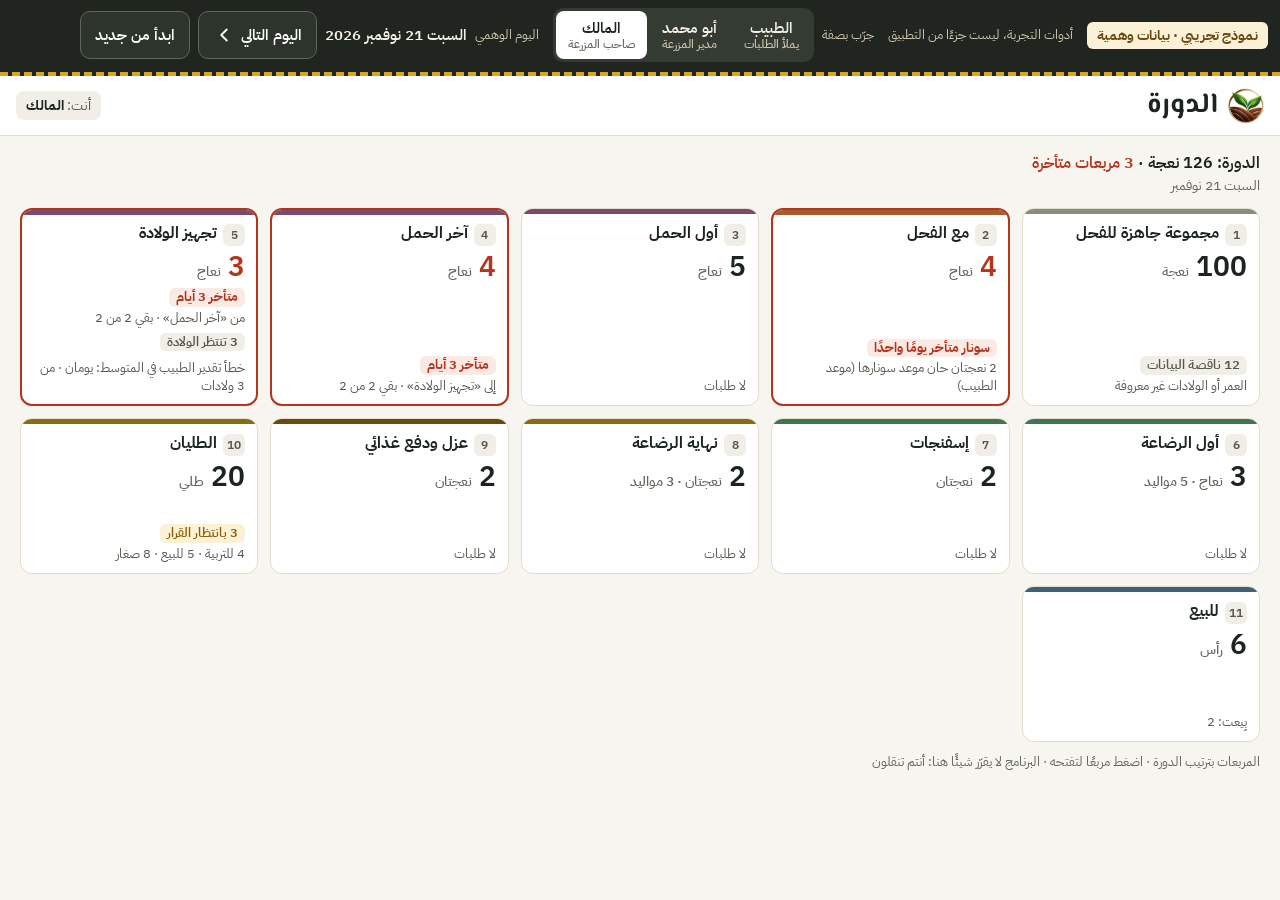
==== commit d6ef1cb6: "Prototype v7 · 21 نوفمبر 2026 (fake data only)" ====
--- a/app.html
+++ b/app.html
@@ -607,6 +607,61 @@
 .ro .cr{display:flex;justify-content:space-between;gap:10px;padding:8px 0;border-bottom:1px solid var(--hair);font-size:var(--text-sm);flex-wrap:wrap}
 .ro .cr:last-child{border-bottom:0}
 .ro .cr span{color:var(--ink-2)}
+
+/* Weaned lambs and sales */
+.lamb-content{display:grid;gap:12px;padding:12px 16px 0}
+.lamb-counts{display:grid;grid-template-columns:repeat(4,minmax(0,1fr));gap:4px;background:var(--white);border:1px solid var(--line);border-radius:var(--r-card);padding:6px}
+.lamb-counts span{display:flex;flex-direction:column;align-items:center;justify-content:flex-start;text-align:center;line-height:1.3;font-size:12px;padding:4px 0;border-radius:8px}
+.lamb-counts .num{font-size:1.25rem}
+.lamb-counts [data-state=waiting]{background:var(--today-bg);color:var(--today)}
+.batch-card,.lamb-part{background:var(--white);border:1px solid var(--line);border-radius:var(--r-card);padding:12px;min-width:0}
+.batch-card{display:grid;gap:7px;text-align:start;width:100%}
+button.batch-card:hover{background:var(--card-press)}
+.batch-title,.part-title{display:flex;align-items:center;justify-content:space-between;gap:8px;margin:0;font-size:var(--text-md);font-weight:700}
+.batch-title small,.part-title small{font:600 var(--text-sm)/1.4 var(--font);color:var(--ink-2)}
+.batch-head .batch-title{font-size:1.4rem}
+.batch-meta{font-size:var(--text-sm);color:var(--ink-2);display:block}
+.batch-head .batch-meta{font-size:var(--text-md)}
+.batch-average{font-weight:700;color:var(--ink)}
+.batch-split{display:flex;height:5px;overflow:hidden;border-radius:6px;background:var(--fill);margin-top:3px}
+.batch-split span{min-width:0;background:var(--group-color)}
+[data-state=breed]{--group-color:var(--green-deep)}
+[data-state=sale]{--group-color:var(--ph-sale)}
+[data-state=waiting]{--group-color:var(--today)}
+[data-state=young]{--group-color:var(--ph-wean)}
+.split-numbers{display:flex;flex-wrap:wrap;gap:3px 9px;font-size:12px;color:var(--ink-2)}
+.split-numbers span{white-space:nowrap}
+.split-numbers i{display:inline-block;width:7px;height:7px;border-radius:2px;background:var(--group-color);margin-inline-end:4px}
+.lamb-part{border-block-start:3px solid var(--group-color,var(--line))}
+.lamb-part[data-state=young],.lamb-part[data-state=sold]{background:var(--fill)}
+.lamb-parts,.lamb-actions,.weight-form{display:grid;grid-template-columns:minmax(0,1fr) minmax(0,1fr);gap:8px}
+.lamb-parts{grid-template-columns:minmax(0,1fr);gap:12px}
+@media (min-width:1024px){.lamb-parts{grid-template-columns:repeat(2,minmax(0,1fr))}}
+.lamb-grid{display:grid;grid-template-columns:repeat(auto-fill,minmax(min(100px,100%),1fr));gap:7px;margin-block-start:8px}
+.lamb-tile{display:flex;flex-direction:column;align-items:flex-start;gap:3px;min-width:0;width:100%;min-height:64px;padding:6px 7px;text-align:start;background:var(--white);border:1px solid var(--line-strong);border-radius:9px}
+.lamb-tile:hover{background:var(--card-press)}
+.lamb-tile[aria-pressed=true]{border-color:var(--green-deep);box-shadow:inset 0 0 0 1px var(--green-deep);background:var(--done-bg)}
+.lamb-tile:disabled{background:var(--fill)}
+.lamb-tile .tag{font-size:14px;padding-inline:5px}
+.lamb-tile small,.lamb-muted{font-size:var(--text-sm);line-height:1.35;color:var(--ink-2)}
+.lamb-tile small{font-size:12px}
+.lamb-tag-row{display:flex;align-items:center;gap:3px;justify-content:space-between;width:100%}
+.lamb-tag-row .ic{width:16px;height:16px;color:var(--green-deep)}
+.picked-box{background:var(--fill);border:1px solid var(--line);border-radius:10px;padding:8px 10px;margin-block-start:10px;display:grid;gap:8px}
+.picked-box .tag{margin-inline-end:4px;font-size:13px}
+.lamb-group-btn{margin-block-start:10px}
+.sale-animal{display:flex;flex-direction:column;min-width:0}
+.sale-animal .lamb-tile{flex:1}
+.sale-detail{width:100%;min-height:44px;text-align:center;font-size:13px;border:0;background:transparent;color:var(--green-deep);text-decoration:underline}
+.sale-day{border-top:1px solid var(--line);margin-top:8px}
+.sale-day summary,.sale-orders summary{cursor:pointer;min-height:48px;padding:12px 4px;font-weight:700}
+.sale-orders summary{padding-inline:4px}
+.sale-day .lamb-grid{margin-top:0}
+[data-t=sheet-lamb]{height:auto;max-height:calc(100% - 8px);max-width:420px}
+[data-t=sheet-lamb] .dbody{padding-top:12px}
+.weight-form{grid-template-columns:minmax(0,1fr) auto;align-items:end;margin-top:12px}
+.weight-form .btn{width:auto}
+.lamb-history{margin-block-start:12px}
 </style>
 </head>
 <body>
@@ -616,7 +671,7 @@
 <script>
 (function () {
   'use strict';
-  var KEY = 'mkfarm-boxes-prototype-v6';
+  var KEY = 'mkfarm-boxes-prototype-v7';
   var START = '2026-11-21';
   var EMBLEM = '[data-uri]';
 
@@ -631,14 +686,16 @@
     { id: 7, name: 'إسفنجات', ph: 'var(--ph-nurse)' },
     { id: 8, name: 'نهاية الرضاعة', ph: 'var(--ph-wean)' },
     { id: 9, name: 'عزل ودفع غذائي', ph: '#6b4a12' },
-    { id: 10, name: 'للبيع', ph: 'var(--ph-sale)' }
+    { id: 10, name: 'الطليان', ph: 'var(--ph-wean)' },
+    { id: 11, name: 'للبيع', ph: 'var(--ph-sale)' }
   ];
   var NURSING = [5, 6, 7, 8]; // lambs stay with their mother in these boxes
   var ROLE = { doctor: 'الطبيب', manager: 'أبو محمد', owner: 'المالك' };
   var WHY = {
     fill: 'يملؤها الطبيب',
     sonar: 'السونار يسجّله الطبيب وحده',
-    dest: 'التحويل بين البيع والتربية قرار الطبيب وحده'
+    dest: 'يقرّرها الطبيب',
+    sale: 'يسجّل البيع المالك أو الطبيب'
   };
   var CAN = {
     park: function () { return true; },
@@ -648,7 +705,8 @@
     sonar: function () { return S.role === 'doctor'; },
     birth: function () { return true; },
     edit: function () { return true; },
-    dest: function () { return S.role === 'doctor'; }
+    dest: function () { return S.role === 'doctor'; },
+    sale: function () { return S.role === 'doctor' || S.role === 'owner'; }
   };
 
   // ---------- small helpers ----------
@@ -675,7 +733,7 @@
     if (Number.isInteger(x) && x >= 3 && x <= 10) return x + ' سنوات';
     return x + ' سنة';
   }
-  function westDigits(s) { return String(s == null ? '' : s).replace(/[٠-٩]/g, function (c) { return '٠١٢٣٤٥٦٧٨٩'.indexOf(c); }).replace(/[۰-۹]/g, function (c) { return '۰۱۲۳۴۵۶۷۸۹'.indexOf(c); }).replace('٫', '.').trim(); }
+  function westDigits(s) { return String(s == null ? '' : s).replace(/[\u0660-\u0669\u06f0-\u06f9]/g, function (c) { return c.charCodeAt(0) & 15; }).replace('٫', '.').trim(); }
   function num(s) { s = westDigits(s); if (s === '') return null; var v = Number(s); return isFinite(v) ? v : NaN; }
   function esc(s) { return String(s == null ? '' : s).replace(/[&<>"']/g, function (c) { return { '&': '&amp;', '<': '&lt;', '>': '&gt;', '"': '&quot;', "'": '&#39;' }[c]; }); }
   function bx(id) { return BOXES[id - 1]; }
@@ -683,7 +741,7 @@
   function O(id) { for (var i = 0; i < S.orders.length; i++) if (S.orders[i].id === id) return S.orders[i]; return null; }
   function nid(p) { S.seq += 1; return p + S.seq; }
   function ewesIn(b) { return S.animals.filter(function (a) { return a.kind === 'ewe' && a.box === b; }); }
-  function lambsOf(a) { return S.animals.filter(function (l) { return l.kind === 'lamb' && l.mother === a.id && l.box == null; }); }
+  function lambsOf(a) { return S.animals.filter(function (l) { return l.kind === 'lamb' && l.mother === a.id && !l.weaned; }); }
   var tagOrder = new Intl.Collator('ar', { numeric: true });
   function byTag(x, y) { return tagOrder.compare(x.tag, y.tag); }
   function birthsW(a) { return a.births == null ? null : a.births; }
@@ -741,14 +799,35 @@
       r[3].forEach(function (s, i) { lamb(m, i + 1, s); });
     });
     ewe('124', 9, 6, null); ewe('125', 9, null, 2);
-    ewe('126', 10, 8, 6);
-    [['127', ['ذكر', 'ذكر']], ['128', ['أنثى']], ['129', ['ذكر', 'أنثى']]].forEach(function (r) {
-      var m = { id: 'gone-' + r[0], tag: r[0], lastBirth: add(T, -95) };
-      r[1].forEach(function (s, i) {
-        var breed = r[0] === '129' && i === 1;
-        lamb(m, i + 1, s, 10, { dest: breed ? 'breed' : 'sale', destBy: breed ? 'doctor' : null, weaned: add(T, -5) });
+    ewe('126', 11, 8, 6);
+    function batch(date, firstTag, rows) {
+      rows.forEach(function (row, i) {
+        var tag = String(firstTag + i), m = { id: 'gone-' + tag, tag: tag, lastBirth: add(T, -row[0]) };
+        row.slice(1).forEach(function (item, j) {
+          var l = lamb(m, j + 1, item[0], 10, { weaned: date, dest: item[2] || null });
+          if (item[1] != null) l.weights = [{ kg: item[1], date: date }];
+          if (l.dest) l.decision = { by: 'doctor', date: date };
+          if (item[3]) { l.soldOn = '2026-11-18'; l.box = null; }
+        });
       });
-    });
+    }
+    batch('2026-10-12', 127, [
+      [132, ['ذكر', 34, 'breed'], ['أنثى', 31, 'breed']],
+      [132, ['ذكر', 35, 'breed'], ['أنثى', 32, 'breed']],
+      [132, ['ذكر', 33, 'sale'], ['أنثى', 29, 'sale']],
+      [132, ['ذكر', 32, 'sale'], ['أنثى', 28, 'sale']],
+      [132, ['ذكر', 31, 'sale'], ['أنثى', 30]],
+      [132, ['ذكر', 33], [null, 28]],
+      [132, ['ذكر', 34, 'sale', true], ['أنثى', 30, 'sale', true]]
+    ]);
+    batch('2026-11-19', 134, [
+      [88, ['ذكر', 24], ['أنثى', 22]],
+      [89, ['أنثى', 23], ['ذكر', 25]]
+    ]);
+    batch('2026-11-20', 136, [
+      [40, ['ذكر', 15], ['أنثى', 14]],
+      [39, ['أنثى', 13], [null, null]]
+    ]);
     orders.push({
       id: 'o2', type: 'move', from: 4, to: 5, status: 'open', writtenOn: add(T, -5), writtenBy: 'doctor', days: 2, date: add(T, -4),
       items: [p4[0], p4[1]].map(function (a) { return { a: a.id, done: false, doneOn: null }; })
@@ -794,6 +873,25 @@
     var a = avgErr(); if (!a) return 'لا ولادات مسجّلة بعد لمقارنة تقدير الطبيب';
     return 'خطأ تقدير الطبيب في المتوسط: <b>' + (Number.isInteger(a.v) ? days(a.v) : '<span class="num">' + a.v + '</span> يوم') + '</b> · من <b class="num">' + a.n + '</b> ولادات';
   }
+  var LAMB_PARTS = { young: 'صغار', waiting: 'بانتظار القرار', breed: 'للتربية', sale: 'للبيع', sold: 'بِيعت' };
+  function lambAge(l) { return Math.max(0, diff(S.today, l.born)); }
+  function lambPlace(l) { return l.soldOn ? 'sold' : l.dest || (lambAge(l) < 90 ? 'young' : 'waiting'); }
+  function weanedLambs() { return S.animals.filter(function (a) { return a.kind === 'lamb' && a.weaned; }); }
+  function lambGroups(list) {
+    var groups = { young: [], waiting: [], breed: [], sale: [], sold: [] };
+    list.forEach(function (l) { groups[lambPlace(l)].push(l); });
+    return groups;
+  }
+  function saleAnimals() {
+    return S.animals.filter(function (a) {
+      return a.kind === 'ewe' ? a.box === 11 : a.weaned && lambPlace(a) === 'sale';
+    }).sort(byTag);
+  }
+  function soldAnimals() { return S.animals.filter(function (a) { return a.soldOn; }); }
+  function lastWeight(a) { return a.weights && a.weights[a.weights.length - 1]; }
+  function weightText(w) { return w ? w.kg + ' كغ' : '—'; }
+  function knownSex(l) { return l.sex === 'ذكر' || l.sex === 'أنثى' ? l.sex : ''; }
+  function daysLeft(l) { return 'تبقّى ' + (90 - lambAge(l)) + ' يومًا'; }
   function needs(b) {
     var L = [];
     activeOrders(b).forEach(function (o) {
@@ -822,10 +920,11 @@
       L.push({ c: '', chip: '', t: avgLine().replace(/<[^>]+>/g, ''), late: 0 });
     }
     if (b === 10) {
-      var ls = S.animals.filter(function (a) { return a.kind === 'lamb' && a.box === 10; });
-      var sale = ls.filter(function (a) { return a.dest !== 'breed'; }).length;
-      L.push({ c: 'soon', chip: sale + ' طلي للبيع', t: (ls.length - sale) + ' للتربية بقرار الطبيب' + (es.length ? ' · ' + es.length + ' ' + ewesW(es.length) + ' للبيع' : ''), late: 0 });
-    }
+      var g = lambGroups(weanedLambs());
+      L.push({ c: 'today', chip: g.waiting.length ? g.waiting.length + ' بانتظار القرار' : '', waiting: g.waiting.length,
+        t: g.breed.length + ' للتربية · ' + g.sale.length + ' للبيع · ' + g.young.length + ' صغار', late: 0 });
+    }
+    if (b === 11) L.push({ c: '', chip: '', t: 'بِيعت: ' + soldAnimals().length, late: 0 });
     L.sort(function (x, y) { var r = { late: 0, today: 1, soon: 2, '': 3 }; return (r[x.c] - r[y.c]) || (y.late - x.late); });
     return L;
   }
@@ -847,16 +946,18 @@
   function tileHTML(b) {
     var es = ewesIn(b.id), L = needs(b.id), late = L.some(function (x) { return x.c === 'late'; });
     var lambs = 0; es.forEach(function (a) { lambs += lambsOf(a).length; });
-    var heads = b.id === 10 ? S.animals.filter(function (a) { return a.box === 10; }).length : es.length;
+    var heads = b.id === 10 ? weanedLambs().filter(function (l) { return !l.soldOn; }).length : b.id === 11 ? saleAnimals().length : es.length;
     var visible = L.slice(0, 3);
     var lines = visible.map(function (x) {
-      return '<div class="nl">' + (x.chip ? '<span class="chip ' + x.c + '">' + esc(x.chip) + '</span><br>' : '') + esc(x.t) + (x.r ? ' · <span style="white-space:nowrap">' + x.r + '</span>' : '') + '</div>';
+      return '<div class="nl">' + (x.chip ? '<span class="chip ' + x.c + '"' +
+        (x.waiting ? ' data-t="lamb-board-need" data-count="' + x.waiting + '"' : '') + '>' + esc(x.chip) + '</span><br>' : '') +
+        esc(x.t) + (x.r ? ' · <span style="white-space:nowrap">' + x.r + '</span>' : '') + '</div>';
     }).join('');
     if (L.length > visible.length) lines += '<div class="nl">و' + (L.length - visible.length) + ' أخرى</div>';
     if (!L.length) lines = '<div class="nl">' + (heads ? 'لا طلبات' : '<span class="chip soon">فارغة</span>') + '</div>';
-    return '<button class="bx' + (late ? ' late' : '') + (S.open === b.id ? ' sel' : '') + (heads ? '' : ' quiet') + '" style="--ph:' + b.ph + '" data-act="open" data-box="' + b.id + '" data-t="box-' + b.id + '">' +
+    return '<button class="bx' + (late ? ' late' : '') + (S.open === b.id ? ' sel' : '') + (heads ? '' : ' quiet') + '" style="--ph:' + b.ph + '" data-act="open" data-box="' + b.id + '" data-t="box-' + b.id + '" data-count="' + heads + '">' +
       '<span class="bn"><span class="step-n">' + b.id + '</span><span>' + b.name + '</span></span>' +
-      '<span class="cnt">' + heads + ' <small>' + (b.id === 10 ? 'رأس' : ewesW(heads)) + (lambs ? ' · ' + lambs + ' مواليد' : '') + '</small></span>' +
+      '<span class="cnt">' + heads + ' <small>' + (b.id === 10 ? 'طلي' : b.id === 11 ? 'رأس' : ewesW(heads)) + (lambs ? ' · ' + lambs + ' مواليد' : '') + '</small></span>' +
       '<span class="needs">' + lines + '</span></button>';
   }
   function renderBoard() {
@@ -907,11 +1008,11 @@
     h += '<div class="om">' + (out ? 'خارج إلى <b>' + bx(o.to).name + '</b>' : 'داخل من <b>' + bx(o.from).name + '</b>') + ' · كتبه ' + ROLE[o.writtenBy] + ' ' + fmt(o.writtenOn) + ' · خلال ' + days(o.days) +
       ' · التاريخ <b>' + fmt(o.date) + '</b></div>';
     h += '<div class="prog' + (st.late ? ' red' : '') + '">بقي ' + rem.length + ' من ' + tot + (st.late ? ' · ' + lateW(st.late) : '') + '</div>';
-    if (NURSING.indexOf(o.to) < 0 && o.items.some(function (i) { return lambsOf(A(i.a)).length; })) h += '<div class="om">مع هذا النقل تذهب مواليدها إلى «للبيع» (الفطام)</div>';
+    if (NURSING.indexOf(o.to) < 0 && o.items.some(function (i) { return lambsOf(A(i.a)).length; })) h += '<div class="om">مع هذا النقل تذهب مواليدها إلى «الطليان» (الفطام)</div>';
     var t = ui.tick[o.id] || [];
     h += '<div class="ewes">' + o.items.map(function (i) {
       var a = A(i.a);
-      if (i.withdrawn) return eweTile(a, b, { done: true, extra: '<br>عادت إلى المجموعة الجاهزة ' + fmt(i.withdrawn) });
+      if (i.withdrawn) return eweTile(a, b, { done: true, extra: '<br>' + (a.soldOn ? 'بِيعت ' + fmt(a.soldOn) : 'عادت إلى المجموعة الجاهزة ' + fmt(i.withdrawn)) });
       if (i.done) return eweTile(a, b, { done: true, extra: '<br>سُجّلت ' + fmt(i.doneOn) });
       var on = t.indexOf(i.a) >= 0;
       return eweTile(a, b, { tick: true, on: on, act: 'data-act="tick" data-o="' + o.id + '" data-a="' + a.id + '"' });
@@ -926,12 +1027,13 @@
   }
 
   function renderBox(id) {
+    if (id === 10 || id === 11) return renderLambBox(id);
     var b = bx(id), es = ewesIn(id).sort(byTag);
-    var heads = id === 10 ? S.animals.filter(function (a) { return a.box === 10; }).length : es.length;
+    var heads = es.length;
     var unk = es.filter(function (a) { return a.age == null || a.births == null; }).length;
     var h = '<section class="panel" style="--ph:' + b.ph + '" data-t="panel-' + id + '">';
     h += '<div class="phead"><button class="back" data-act="close" data-t="back">' + I.back + 'الدورة</button><h2>' + b.name + '</h2><span class="step-n">' + id + '</span></div>';
-    h += '<div class="boxhead"><div class="big"><span class="num">' + heads + '</span><span>' + (id === 10 ? 'رأس' : ewesW(heads)) + '</span>' +
+    h += '<div class="boxhead"><div class="big"><span class="num">' + heads + '</span><span>' + ewesW(heads) + '</span>' +
       (unk ? '<span class="chip today" style="margin-inline-start:auto">' + unk + ' ناقصة البيانات</span>' : '') + '</div>' +
       '<div class="sub">' + (id === 1 ? 'بلا شروط: أي مجموعة تُركن هنا، من أي مكان. وجودها هنا يعني: جاهزة للفحل.' : 'كل نقل من هنا أو إلى هنا طلب: أي نعاج، التاريخ، ومدة التنفيذ.') + '</div></div>';
     if (id === 5) h += '<div class="avg" data-t="avg">' + avgLine() + '</div>';
@@ -963,21 +1065,6 @@
           '<button class="btn primary small" data-act="birth" data-a="' + a.id + '" data-t="birth-' + esc(a.tag) + '">ولدت</button>';
         return eweTile(a, id, { act: 'data-act="edit" data-a="' + a.id + '"', after: after });
       }).join('') + '</div>';
-    } else if (id === 10) {
-      var ls = S.animals.filter(function (a) { return a.kind === 'lamb' && a.box === 10; }).sort(byTag);
-      var sale = ls.filter(function (a) { return a.dest !== 'breed'; }), breed = ls.filter(function (a) { return a.dest === 'breed'; });
-      function lt(l) {
-        var btn = l.dest === 'breed' ? '<button class="btn outline small" data-act="dest" data-a="' + l.id + '" data-v="sale" ' + (CAN.dest() ? '' : 'disabled') + '>رجوع إلى البيع</button>'
-          : '<button class="btn outline small" data-act="dest" data-a="' + l.id + '" data-v="breed" data-t="breed-' + esc(l.tag) + '" ' + (CAN.dest() ? '' : 'disabled') + '>إلى التربية</button>';
-        return '<div class="ewe" data-t="lamb-' + esc(l.tag) + '"><span class="tag">' + esc(l.tag) + '</span><span class="l">' + esc(l.sex || 'لا أعرف') + '<br>أمه ' + esc(l.motherTag) + '<br>' +
-          (l.dest === 'breed' ? '<span class="chip done">تربية · بقرار الطبيب</span>' : '<span class="chip soon">طلي للبيع</span>') + '</span>' + btn + '</div>';
-      }
-      h += '<div class="sec"><span>طلي للبيع</span><small>' + sale.length + '</small></div>' + (CAN.dest() ? '' : '<div style="padding:0 16px 8px">' + why('dest') + '</div>');
-      h += sale.length ? '<div class="ewes">' + sale.map(lt).join('') + '</div>' : '<div class="empty">لا طلي للبيع</div>';
-      h += '<div class="sec"><span>حوّلها الطبيب إلى التربية</span><small>' + breed.length + '</small></div>';
-      h += breed.length ? '<div class="ewes">' + breed.map(lt).join('') + '</div>' : '<div class="empty">لا شيء بعد</div>';
-      h += '<div class="sec"><span>نعاج للبيع</span><small>' + es.length + '</small></div>';
-      h += es.length ? '<div class="ewes" data-t="here">' + es.map(function (a) { return eweTile(a, id, { act: 'data-act="edit" data-a="' + a.id + '"' }); }).join('') + '</div>' : '<div class="empty">لا نعاج للبيع</div>';
     } else {
       h += '<div class="sec"><span>النعاج هنا</span><small>' + (es.length ? 'اضغط نعجة لتكمل بياناتها' : '') + '</small></div>';
       h += es.length ? '<div class="ewes" data-t="here">' + es.map(function (a) { return eweTile(a, id, { act: 'data-act="edit" data-a="' + a.id + '"' }); }).join('') + '</div>'
@@ -986,10 +1073,149 @@
     return h + '</section>';
   }
 
+  function lambTile(a, action, test, options) {
+    var o = options || {}, sex = knownSex(a);
+    var text = o.sale ? (a.kind === 'lamb' ? 'طلي' : 'نعجة') : sex || 'بلا جنس';
+    return '<' + (action ? 'button' : 'div') + ' class="lamb-tile" data-t="' + test + esc(a.tag) + '"' +
+      (action ? ' data-act="' + action + '" data-a="' + a.id + '"' : '') +
+      (o.pick ? ' aria-pressed="' + !!o.on + '"' : '') + (o.disabled ? ' disabled' : '') + '>' +
+      '<span class="lamb-tag-row"><span class="tag">' + esc(a.tag) + '</span>' + (o.on ? I.check : '') + '</span>' +
+      '<small>' + text + ' · ' + weightText(lastWeight(a)) + '</small>' +
+      (o.note ? '<small>' + o.note + '</small>' : '') + '</' + (action ? 'button' : 'div') + '>';
+  }
+  function batchInfo(date, list, g, full) {
+    var male = list.filter(function (l) { return knownSex(l) === 'ذكر'; }).length;
+    var female = list.filter(function (l) { return knownSex(l) === 'أنثى'; }).length;
+    var unknown = list.length - male - female, ages = list.map(lambAge);
+    var min = Math.min.apply(null, ages), max = Math.max.apply(null, ages);
+    var weights = list.map(lastWeight).filter(Boolean);
+    var latest = weights.reduce(function (d, w) { return w.date > d ? w.date : d; }, '');
+    var avg = weights.length ? Math.round(weights.reduce(function (sum, w) { return sum + w.kg; }, 0) / weights.length * 10) / 10 : null;
+    var bars = { breed: 'تربية', sale: 'بيع', waiting: 'بانتظار', young: 'صغار' };
+    var open = full ? '<div class="batch-card batch-head" data-t="batch-head"' :
+      '<button class="batch-card" data-act="batch-open" data-date="' + date + '" data-t="batch-' + date + '"';
+    return open + ' data-count="' + list.length + '"><span class="batch-title"><span>دفعة ' + fmt(date) + '</span><small>' + list.length + ' طلي</small></span>' +
+      '<span class="batch-meta">ذكور ' + male + ' · إناث ' + female + (unknown ? ' · بلا جنس ' + unknown : '') + '</span>' +
+      '<span class="batch-meta batch-average" data-t="batch-average">متوسط الوزن ' + weightText(avg == null ? null : { kg: avg }) +
+      (latest ? ' · آخر وزن ' + fmt(latest) : '') + '</span>' +
+      '<span class="batch-meta">العمر <bdi>' + min + (min === max ? '' : '–' + max) + '</bdi> يومًا' +
+      (g.sold.length ? ' · بِيعت: ' + g.sold.length : '') + '</span>' +
+      '<span class="batch-split" aria-hidden="true">' + Object.keys(bars).map(function (k) {
+        return '<span data-state="' + k + '" style="flex:' + g[k].length + '"></span>';
+      }).join('') + '</span><span class="split-numbers">' + Object.keys(bars).map(function (k) {
+        return '<span data-state="' + k + '"><i aria-hidden="true"></i>' + bars[k] + ' ' + g[k].length + '</span>';
+      }).join('') + '</span>' + (full ? '</div>' : '</button>');
+  }
+  function pickedBox(ids, test) {
+    return '<div class="picked-box" data-t="' + test + '"><strong>المحدد: ' + ids.length + '</strong>' +
+      (ids.length ? '<div>' + ids.map(function (id) { return '<span class="tag">' + esc(A(id).tag) + '</span>'; }).join('') + '</div>' : '') + '</div>';
+  }
+  function decisionButtons(scope, off, current) {
+    return '<div class="lamb-actions">' + ['breed', 'sale'].map(function (k) {
+      var on = k === current;
+      return '<button class="btn ' + (on ? 'primary' : 'outline') + '" data-act="' + scope + '-decide" data-v="' + k +
+        '" data-t="' + scope + '-' + k + '"' + (scope === 'lamb' ? ' aria-pressed="' + on + '"' : '') + (off ? ' disabled' : '') + '>' +
+        (on ? I.check : '') + (k === 'breed' ? 'تربية' : 'بيع') + '</button>';
+    }).join('') + '</div>';
+  }
+  function batchPart(k, list) {
+    var picks = k === 'waiting' && ui.groupPicks;
+    var h = '<section class="lamb-part" data-state="' + k + '" data-t="part-' + k + '" data-count="' + list.length + '"><h3 class="part-title">' +
+      LAMB_PARTS[k] + '<small class="num">' + list.length + '</small></h3>';
+    if (list.length) h += '<div class="lamb-grid">' + list.map(function (l) {
+      var sex = knownSex(l);
+      var note = k === 'young' ? daysLeft(l) : k === 'breed' && sex ? (sex === 'ذكر' ? 'مشروع فحل' : 'للقطيع') :
+        k === 'sold' ? fmt(l.soldOn) : '';
+      return lambTile(l, picks ? 'group-pick' : 'lamb-open', 'lamb-', { note: note, pick: !!picks, on: picks && picks.indexOf(l.id) >= 0 });
+    }).join('') + '</div>';
+    if (k === 'waiting' && CAN.dest()) {
+      h += '<button class="btn outline small lamb-group-btn" data-act="batch-group" data-t="batch-group" aria-pressed="' + !!picks + '">' +
+        (picks ? 'ألغِ التحديد' : 'قرّر لمجموعة') + '</button>';
+      if (picks) h += pickedBox(picks, 'group-picked') + '<div class="lamb-group-btn">' + decisionButtons('group', !picks.length) + '</div>';
+    }
+    return h + '</section>';
+  }
+  function renderLambs() {
+    var list = weanedLambs().sort(byTag);
+    var batches = list.reduce(function (groups, l) {
+      (groups[l.weaned] || (groups[l.weaned] = [])).push(l);
+      return groups;
+    }, {});
+    var date = S.batch, g = lambGroups(batches[date] || list);
+    if (batches[date]) {
+      return batchInfo(date, batches[date], g, true) +
+        (g.waiting.length ? batchPart('waiting', g.waiting) : '') +
+        '<div class="lamb-parts">' + batchPart('breed', g.breed) + batchPart('sale', g.sale) + '</div>' +
+        (g.young.length ? batchPart('young', g.young) : '') + (g.sold.length ? batchPart('sold', g.sold) : '');
+    }
+    return '<div class="lamb-counts" data-t="lamb-counts">' + ['young', 'waiting', 'breed', 'sale'].map(function (k) {
+      return '<span data-state="' + k + '" data-count="' + g[k].length + '"><b class="num">' + g[k].length + '</b>' + LAMB_PARTS[k] + '</span>';
+    }).join('') + '</div>' + Object.keys(batches).sort().reverse().map(function (d) {
+      return batchInfo(d, batches[d], lambGroups(batches[d]), false);
+    }).join('');
+  }
+  function renderSale() {
+    var wait = saleAnimals(), sold = soldAnimals(), picks = ui.salePicks || [];
+    var byDate = sold.reduce(function (map, a) {
+      (map[a.soldOn] || (map[a.soldOn] = [])).push(a);
+      return map;
+    }, {});
+    var h = '<section class="lamb-part" data-state="sale" data-t="sale-waiting" data-count="' + wait.length + '">' +
+      '<h3 class="part-title">تنتظر البيع<small class="num">' + wait.length + '</small></h3>';
+    if (wait.length) h += '<div class="lamb-grid">' + wait.map(function (a) {
+      return '<div class="sale-animal">' + lambTile(a, 'sale-pick', 'sale-pick-', { sale: true, note: a.weaned ? 'دفعة ' + fmt(a.weaned) : '',
+        pick: true, on: picks.indexOf(a.id) >= 0, disabled: !CAN.sale() }) +
+        '<button class="sale-detail" data-act="' + (a.kind === 'lamb' ? 'lamb-open' : 'edit') + '" data-a="' + a.id + '" data-t="sale-open-' +
+        esc(a.tag) + '" aria-label="تفاصيل ' + esc(a.tag) + '">التفاصيل</button></div>';
+    }).join('') + '</div>';
+    h += pickedBox(picks, 'sale-picked') + '<div class="picked-box"><label class="fld"><span>تاريخ البيع</span>' +
+      '<input class="in" type="date" data-f="saleDate" data-t="sale-date" value="' + esc(ui.saleDate) + '"' + (!CAN.sale() ? ' disabled' : '') + '></label>' +
+      '<button class="btn primary" data-act="sale-save" data-t="sale-save"' +
+      (!CAN.sale() || !picks.length || !isDate(ui.saleDate) ? ' disabled' : '') + '>تم البيع</button>' + (!CAN.sale() ? why('sale') : '') + '</div></section>';
+    h += '<section class="lamb-part" data-state="sold" data-t="sale-sold" data-count="' + sold.length + '"><h3 class="part-title">بِيعت<small class="num">' + sold.length + '</small></h3>';
+    h += Object.keys(byDate).sort().reverse().map(function (date) {
+      var list = byDate[date].sort(byTag);
+      return '<details class="sale-day" data-t="sold-' + date + '"><summary>' + fmt(date) + ' · ' + list.length + ' رؤوس</summary>' +
+        '<div class="lamb-grid">' + list.map(function (a) {
+          return lambTile(a, a.kind === 'lamb' ? 'lamb-open' : '', a.kind === 'lamb' ? 'lamb-' : 'sold-ewe-',
+            { sale: true, note: a.weaned ? 'دفعة ' + fmt(a.weaned) : '' });
+        }).join('') + '</div></details>';
+    }).join('') + '</section>';
+    var os = activeOrders(11);
+    if (wait.some(function (a) { return a.kind === 'ewe'; }) || os.length) {
+      h += '<details class="sale-orders"><summary>طلبات نقل النعاج</summary>' +
+        (ewesIn(11).length ? '<button class="btn outline" data-act="order" data-box="11" data-t="order">' + I.plus + 'اكتب طلب نقل</button>' : '') +
+        os.sort(function (x, y) { return orderState(y).late - orderState(x).late; }).map(function (o) { return orderCard(o, 11); }).join('') + '</details>';
+    }
+    return h;
+  }
+  function renderLambBox(id) {
+    var b = bx(id), batch = id === 10 && S.batch;
+    return '<section class="panel" style="--ph:' + b.ph + '" data-t="panel-' + id + '" data-lamb-view="' + (batch || id) + '">' +
+      '<div class="phead"><button class="back" data-act="' + (batch ? 'batch-back' : 'close') +
+      '" data-t="' + (batch ? 'back-batches' : 'back') + '">' + I.back + (batch ? 'الدفعات' : 'الدورة') + '</button><h2>' +
+      b.name + '</h2><span class="step-n">' + id + '</span></div><div class="lamb-content">' +
+      (id === 10 ? renderLambs() : renderSale()) + '</div></section>';
+  }
+
   function renderApp() {
+    var app = document.getElementById('app'), previous = app.querySelector('[data-lamb-view]');
+    var panelTop = previous ? previous.scrollTop : 0;
+    var active = previous && previous.contains(document.activeElement) ? document.activeElement.dataset.t : '';
     var h = '<header class="topbar"><img src="' + EMBLEM + '" alt=""><h1>الدورة</h1><span class="me">أنت: <b>' + ROLE[S.role] + '</b>' + (S.role === 'manager' ? ' · مدير المزرعة' : '') + '</span></header>';
     h += '<main class="layout' + (S.open ? ' has-open' : '') + '">' + renderBoard() + (S.open ? renderBox(S.open) : '') + '</main>';
-    document.getElementById('app').innerHTML = h;
+    app.innerHTML = h;
+    var panel = app.querySelector('[data-lamb-view]');
+    if (panel && previous && panel.dataset.lambView === previous.dataset.lambView) {
+      previous.querySelectorAll('details[open]').forEach(function (detail) {
+        var target = detail.dataset.t ? panel.querySelector('[data-t="' + detail.dataset.t + '"]') : panel.querySelector('.sale-orders');
+        if (target) target.open = true;
+      });
+      panel.scrollTop = panelTop;
+      var focus = active && panel.querySelector('[data-t="' + CSS.escape(active) + '"]');
+      if (focus) focus.focus({ preventScroll: true });
+    }
+    if (S.open === 11) dateHints(app);
   }
 
   // ---------- sheets ----------
@@ -1141,10 +1367,10 @@
     h += '<div class="step"><span class="n">1</span>أي نعاج؟<span class="aside">' + d.picks.length + ' من ' + es.length + '</span></div>';
     h += es.length ? '<div class="ewes" style="padding:0">' + es.map(function (a) { return eweTile(a, d.from, { tick: true, on: d.picks.indexOf(a.id) >= 0, act: 'data-act="ord-pick" data-a="' + a.id + '"' }); }).join('') + '</div>'
       : '<div class="hint">كل النعاج هنا في طلبات قائمة</div>';
-    h += '<div class="step"><span class="n">2</span>إلى أي مربع؟</div><div class="choices">' + BOXES.filter(function (b) { return b.id !== d.from; }).map(function (b) {
+    h += '<div class="step"><span class="n">2</span>إلى أي مربع؟</div><div class="choices">' + BOXES.filter(function (b) { return b.id !== d.from && b.id !== 10; }).map(function (b) {
       return '<button class="ch' + (d.to === b.id ? ' on' : '') + '" style="flex-basis:46%" data-act="ord-to" data-box="' + b.id + '" data-t="to-' + b.id + '"><span class="step-n" style="margin-inline-end:6px">' + b.id + '</span>' + b.name + '</button>';
     }).join('') + '</div>';
-    if (d.to && NURSING.indexOf(d.to) < 0 && d.picks.some(function (id) { return lambsOf(A(id)).length; })) h += '<p class="hint" style="color:var(--today);font-weight:600">عند التسجيل تذهب مواليدها إلى «للبيع» كطلي للبيع</p>';
+    if (d.to && NURSING.indexOf(d.to) < 0 && d.picks.some(function (id) { return lambsOf(A(id)).length; })) h += '<p class="hint" style="color:var(--today);font-weight:600">عند التسجيل تذهب مواليدها إلى «الطليان» (الفطام)</p>';
     h += '<div class="step"><span class="n">3</span>التاريخ والمدة</div><div class="fields"><label class="fld"><span>تاريخ النقل</span><input class="in" type="date" data-f="ord.date" data-t="ord-date" value="' + esc(d.date) + '"></label>' +
       '<label class="fld"><span>مدة التنفيذ (أيام)</span><input class="in" inputmode="numeric" data-f="ord.days" data-t="ord-days" value="' + esc(d.days) + '"></label></div>';
     return h;
@@ -1232,13 +1458,40 @@
   }
   function editFoot() { return '<button class="btn primary" data-act="edit-save" data-t="edit-save">' + I.check + 'احفظ</button>'; }
 
+  function lambBody() {
+    var l = A(ui.lamb.a), place = lambPlace(l), age = lambAge(l);
+    var facts = [['الجنس', knownSex(l) || 'بلا جنس'], ['تاريخ الولادة', fmt(l.born)],
+      ['العمر', '<bdi>' + age + '</bdi> يومًا'], ['الأم', '<bdi>' + esc(l.motherTag) + '</bdi>']];
+    var h = '<div data-t="lamb-sheet"><div class="ro">' + facts.map(function (row) {
+      return '<div class="cr"><span>' + row[0] + '</span><b>' + row[1] + '</b></div>';
+    }).join('') + '</div>';
+    if (l.decision) h += '<p class="why" data-t="lamb-decision">قرّر ' + ROLE[l.decision.by] + ' · ' + fmt(l.decision.date) + '</p>';
+    if (l.soldOn) h += '<p class="why">بِيعت · ' + fmt(l.soldOn) + '</p>';
+    h += '<div class="ro lamb-history"><div class="cr"><strong>الأوزان</strong>' + (!lastWeight(l) ? '<span>—</span>' : '') + '</div>' +
+      (l.weights || []).slice().reverse().map(function (w) {
+        return '<div class="cr"><span>' + fmt(w.date) + '</span><b>' + weightText(w) + '</b></div>';
+      }).join('') + '</div>';
+    if (place !== 'sold') h += '<form class="weight-form" data-t="lamb-weight-form"><label class="fld"><span>الوزن (كغ)</span>' +
+      '<input class="in" type="text" inputmode="decimal" data-f="lamb.weight" data-t="lamb-weight" value="' + esc(ui.lamb.weight) + '"></label>' +
+      '<button type="submit" class="btn outline small" data-t="lamb-weight-save"' + (num(ui.lamb.weight) > 0 ? '' : ' disabled') +
+      '>سجّل وزنًا</button></form>';
+    return h + '</div>';
+  }
+  function lambFoot() {
+    var l = A(ui.lamb.a), place = lambPlace(l);
+    var note = place === 'young' ? '<div class="line">القرار بعد 90 يومًا · ' + daysLeft(l) + '</div>' : '';
+    if (!CAN.dest() && place !== 'sold') note += '<div class="line">' + WHY.dest + '</div>';
+    return note + decisionButtons('lamb', !CAN.dest() || place === 'young' || place === 'sold', place);
+  }
+
   var SHEETS = {
     park: { title: function () { return 'عندي مجموعة'; }, body: parkBody, foot: parkFoot },
     appview: { title: function () { return 'بطاقة إدخال على الفحل'; }, body: appViewBody, foot: appViewFoot },
     ord: { title: function () { return 'طلب نقل'; }, body: ordBody, foot: ordFoot },
     son: { title: function () { return 'السونار · مع الفحل'; }, body: sonBody, foot: sonFoot },
     birth: { title: function () { return 'ولدت · <span class="tag">' + esc(A(ui.birth.a).tag) + '</span>'; }, body: birthBody, foot: birthFoot },
-    edit: { title: function () { return 'بيانات <span class="tag">' + esc(A(ui.edit.a).tag) + '</span>'; }, body: editBody, foot: editFoot }
+    edit: { title: function () { return 'بيانات <span class="tag">' + esc(A(ui.edit.a).tag) + '</span>'; }, body: editBody, foot: editFoot },
+    lamb: { title: function () { return 'طلي <span class="tag">' + esc(A(ui.lamb.a).tag) + '</span>'; }, body: lambBody, foot: lambFoot }
   };
   function renderModal() {
     var m = document.getElementById('modal');
@@ -1277,7 +1530,16 @@
     o[p[p.length - 1]] = val;
   }
   function weanLambs(a) {
-    lambsOf(a).forEach(function (l) { l.box = 10; l.dest = 'sale'; l.weaned = S.today; });
+    lambsOf(a).forEach(function (l) { l.box = 10; l.weaned = S.today; });
+  }
+  function recordDecision(l, place) {
+    l.dest = place;
+    l.decision = { by: S.role, date: S.today };
+  }
+  function clearLambPicks() {
+    ui.groupPicks = null;
+    ui.salePicks = [];
+    ui.saleDate = '';
   }
   // Returning to box 1 takes the ewe off any pending transfer from her former box.
   function withdrawPendingMove(a) {
@@ -1306,15 +1568,15 @@
     if (!o.items.some(pendingItem)) o.status = 'closed';
   }
   var ACT = {
-    role: function (d) { S.role = d.r; ui.modal = null; commit(); },
+    role: function (d) { S.role = d.r; ui.modal = null; clearLambPicks(); commit(); },
     next: function () { S.today = add(S.today, 1); commit(); },
     reset: function () {
       if (!ui.resetAsk) { ui.resetAsk = true; renderTools(); setTimeout(function () { ui.resetAsk = false; renderTools(); }, 5000); return; }
       ui = { modal: null, tick: {}, resetAsk: false };
       S = fresh(); commit(); window.scrollTo(0, 0);
     },
-    open: function (d) { S.open = +d.box; commit(); if (window.innerWidth < 1024) window.scrollTo(0, 0); },
-    close: function () { S.open = null; commit(); },
+    open: function (d) { S.open = +d.box; S.batch = null; clearLambPicks(); commit(); if (window.innerWidth < 1024) window.scrollTo(0, 0); },
+    close: function () { S.open = null; S.batch = null; clearLambPicks(); commit(); },
     mclose: function () { ui.modal = null; renderModal(); },
 
     park: function () { ui.park = { text: '', rows: [] }; ui.modal = 'park'; renderModal(); },
@@ -1442,7 +1704,44 @@
       ui.modal = null; commit();
     },
 
-    dest: function (d) { if (!CAN.dest()) return; var l = A(d.a); l.dest = d.v; l.destBy = 'doctor'; commit(); }
+    'batch-open': function (d) { S.batch = d.date; ui.groupPicks = null; commit(); window.scrollTo(0, 0); },
+    'batch-back': function () { S.batch = null; ui.groupPicks = null; commit(); window.scrollTo(0, 0); },
+    'batch-group': function () { if (CAN.dest()) { ui.groupPicks = ui.groupPicks ? null : []; renderApp(); } },
+    'group-pick': function (d) {
+      var l = A(d.a);
+      if (!CAN.dest() || !ui.groupPicks || l.weaned !== S.batch || lambPlace(l) !== 'waiting') return;
+      toggle(ui.groupPicks, l.id); renderApp();
+    },
+    'group-decide': function (d) {
+      if (!CAN.dest() || !ui.groupPicks) return;
+      ui.groupPicks.map(A).filter(function (l) { return l.weaned === S.batch && lambPlace(l) === 'waiting'; })
+        .forEach(function (l) { recordDecision(l, d.v); });
+      ui.groupPicks = null; commit();
+    },
+    'lamb-open': function (d) {
+      var w = lastWeight(A(d.a));
+      ui.lamb = { a: d.a, weight: w ? String(w.kg) : '' };
+      ui.modal = 'lamb'; renderModal();
+    },
+    'lamb-decide': function (d) {
+      var l = A(ui.lamb.a), place = lambPlace(l);
+      if (!CAN.dest() || place === 'young' || place === 'sold' || d.v === place) return;
+      recordDecision(l, d.v);
+      if (d.v === 'breed' && ui.salePicks && ui.salePicks.indexOf(l.id) >= 0) toggle(ui.salePicks, l.id);
+      ui.keepScroll = true; commit();
+    },
+    'sale-pick': function (d) {
+      if (!CAN.sale() || !saleAnimals().some(function (a) { return a.id === d.a; })) return;
+      toggle(ui.salePicks || (ui.salePicks = []), d.a); renderApp();
+    },
+    'sale-save': function () {
+      if (!CAN.sale() || !isDate(ui.saleDate) || !ui.salePicks || !ui.salePicks.length) return;
+      saleAnimals().filter(function (a) { return ui.salePicks.indexOf(a.id) >= 0; }).forEach(function (a) {
+        a.soldOn = ui.saleDate; a.box = null;
+        if (a.kind === 'ewe') withdrawPendingMove(a);
+      });
+      clearLambPicks(); commit();
+    }
   };
 
   document.addEventListener('click', function (e) {
@@ -1456,10 +1755,21 @@
     if (!f || el.disabled) return;
     setPath(ui, f, el.value);
     if (el.type === 'date' && ui.modal !== 'appview') dateHint(el);
+    if (f === 'saleDate') document.querySelector('[data-t="sale-save"]').disabled =
+      !CAN.sale() || !ui.salePicks || !ui.salePicks.length || !isDate(ui.saleDate);
+    if (f === 'lamb.weight') document.querySelector('[data-t="lamb-weight-save"]').disabled = !(num(ui.lamb.weight) > 0);
     refreshFoot();
   }
   document.addEventListener('input', onField);
   document.addEventListener('change', onField);
+  document.addEventListener('submit', function (e) {
+    if (e.target.dataset.t !== 'lamb-weight-form') return;
+    e.preventDefault();
+    var l = A(ui.lamb.a), kg = num(ui.lamb.weight);
+    if (l.soldOn || !(kg > 0)) return;
+    (l.weights || (l.weights = [])).push({ kg: kg, date: S.today });
+    ui.lamb.weight = String(kg); ui.keepScroll = true; commit();
+  });
   document.addEventListener('keydown', function (e) { if (e.key === 'Escape' && ui.modal) { ui.modal = null; renderModal(); } });
 
   S = load();
